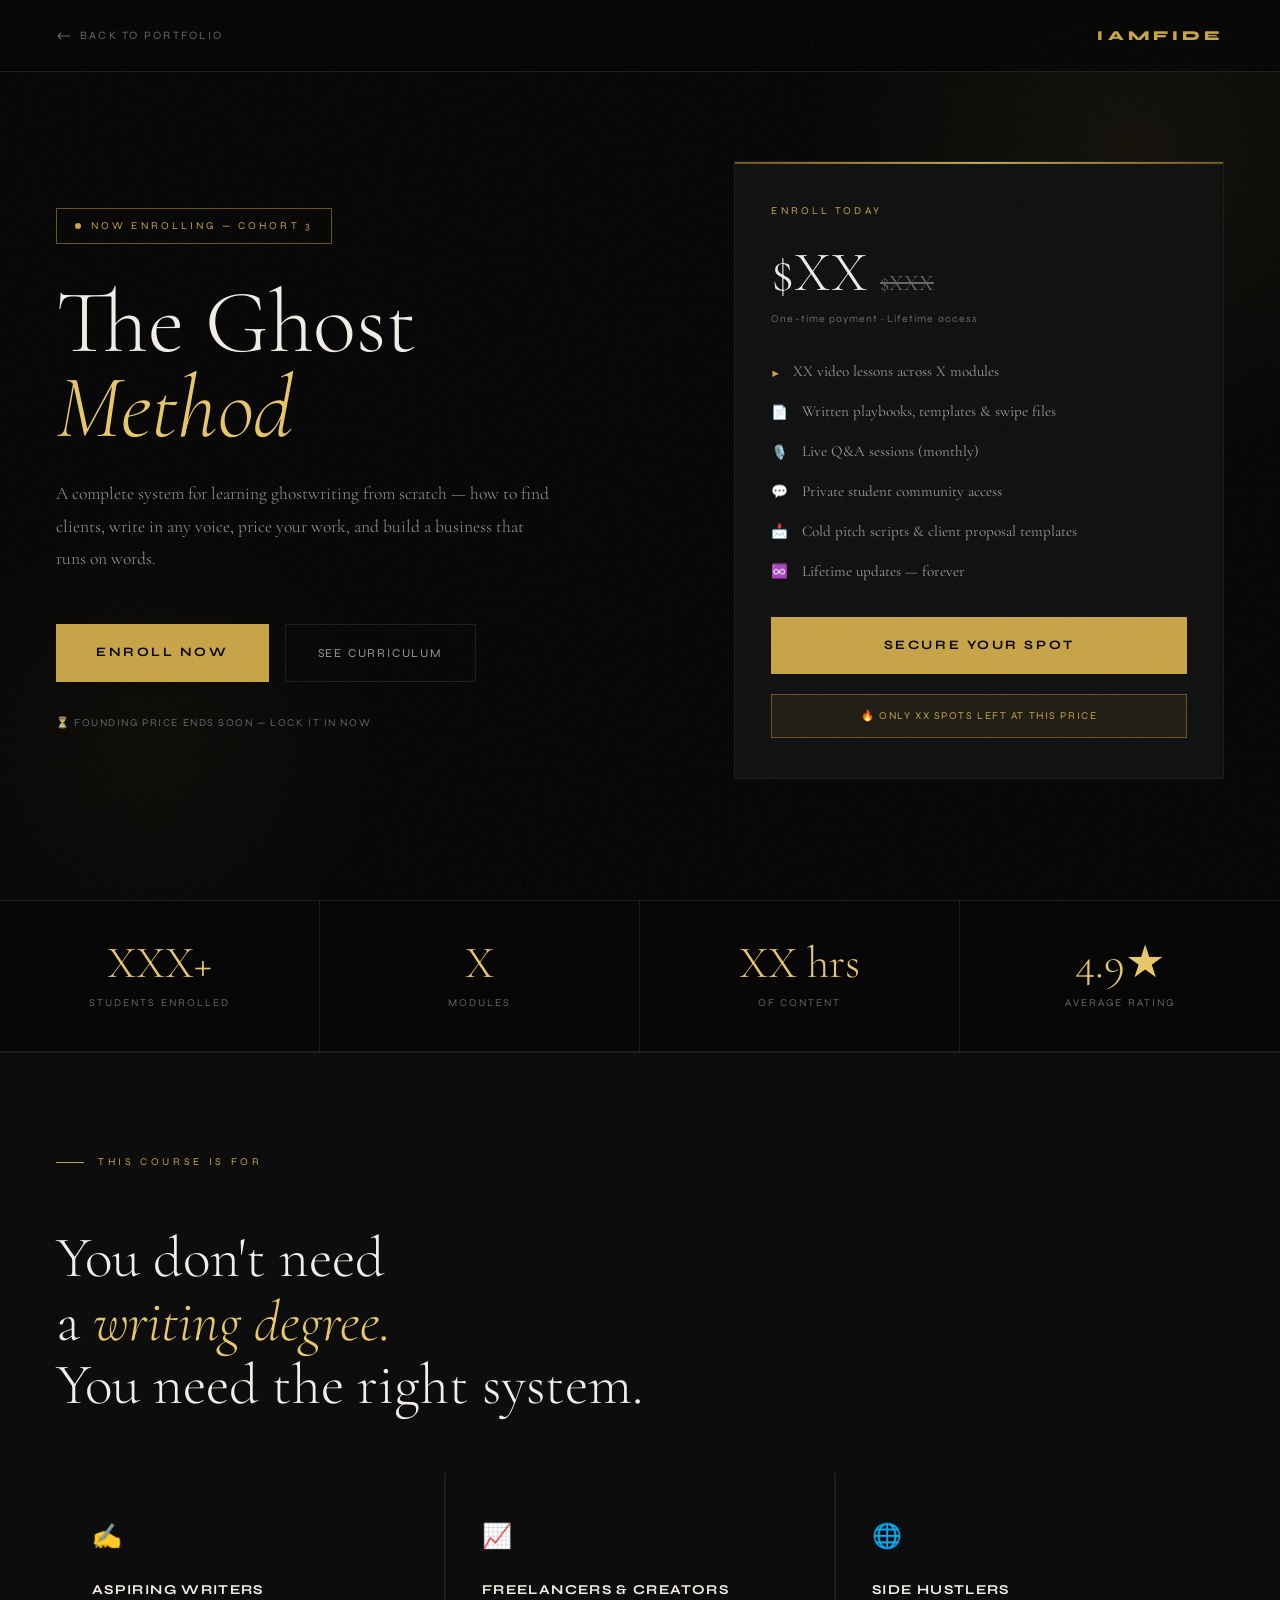
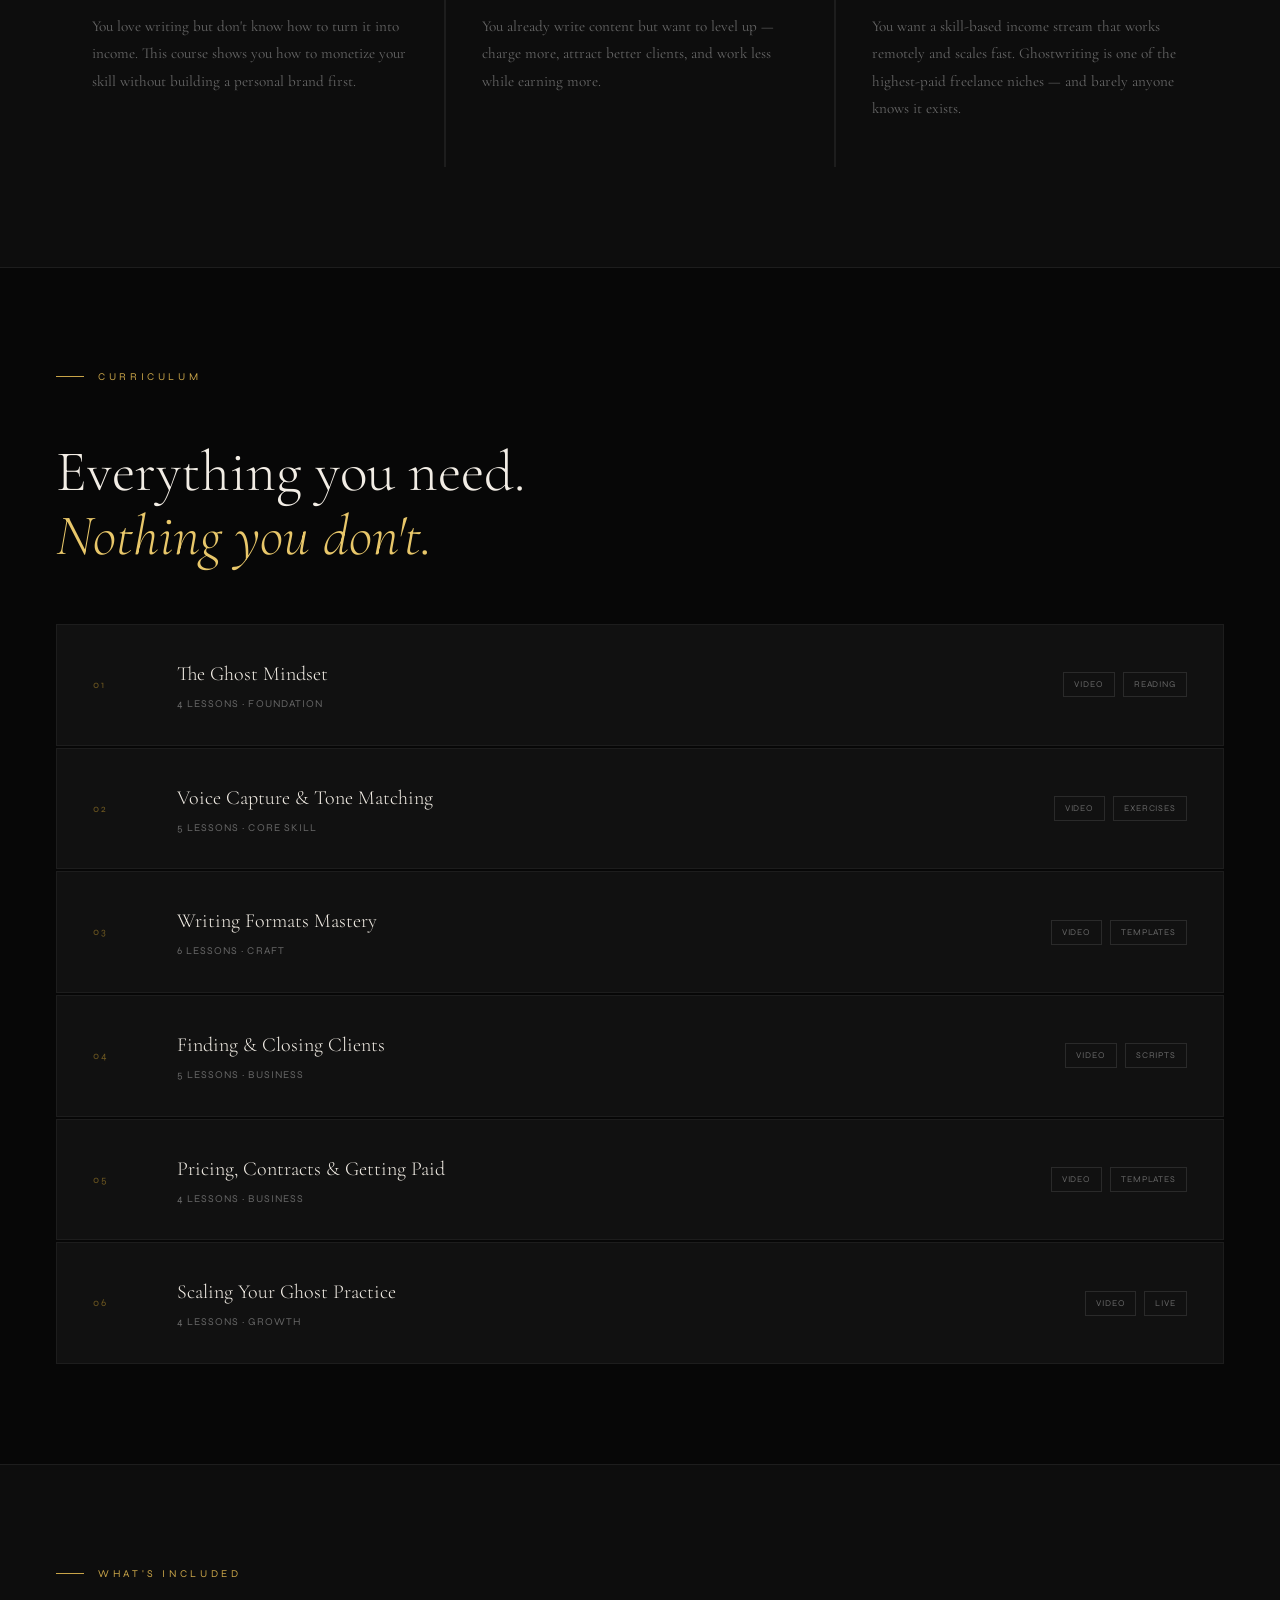
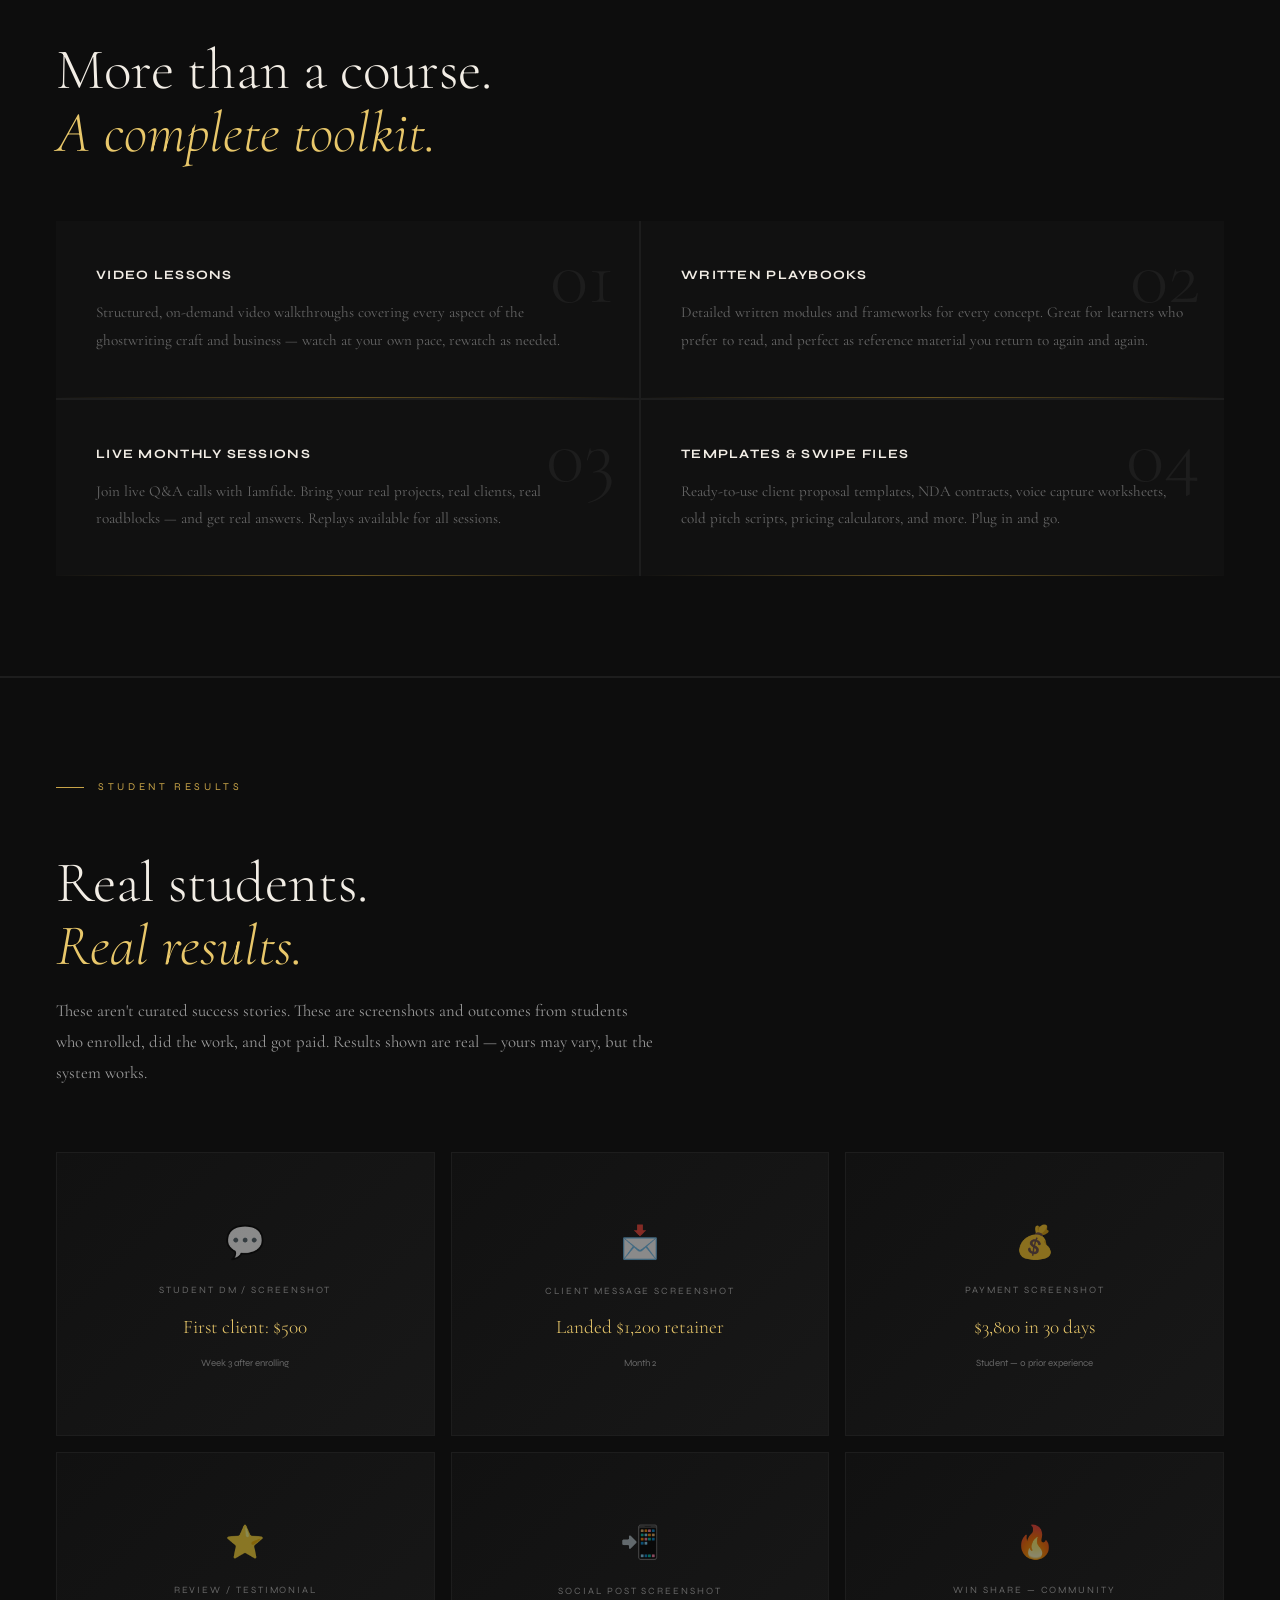
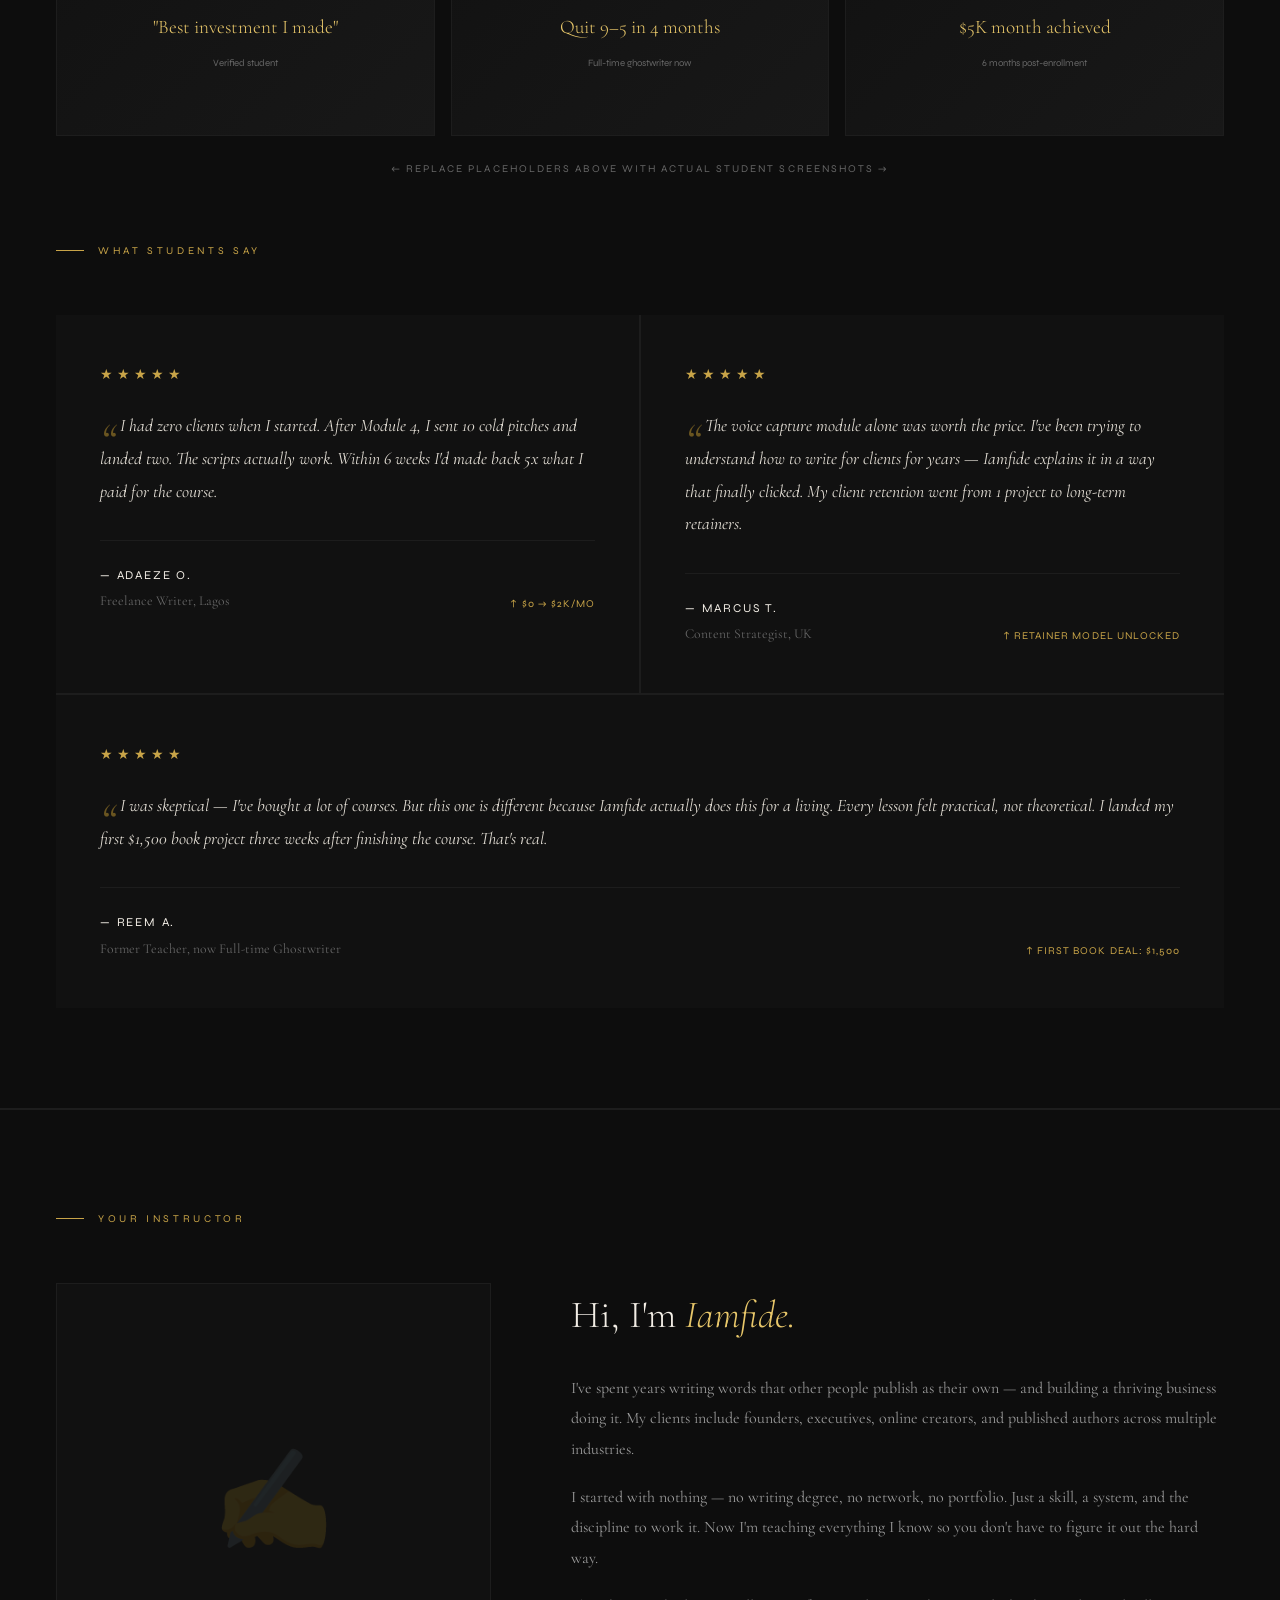
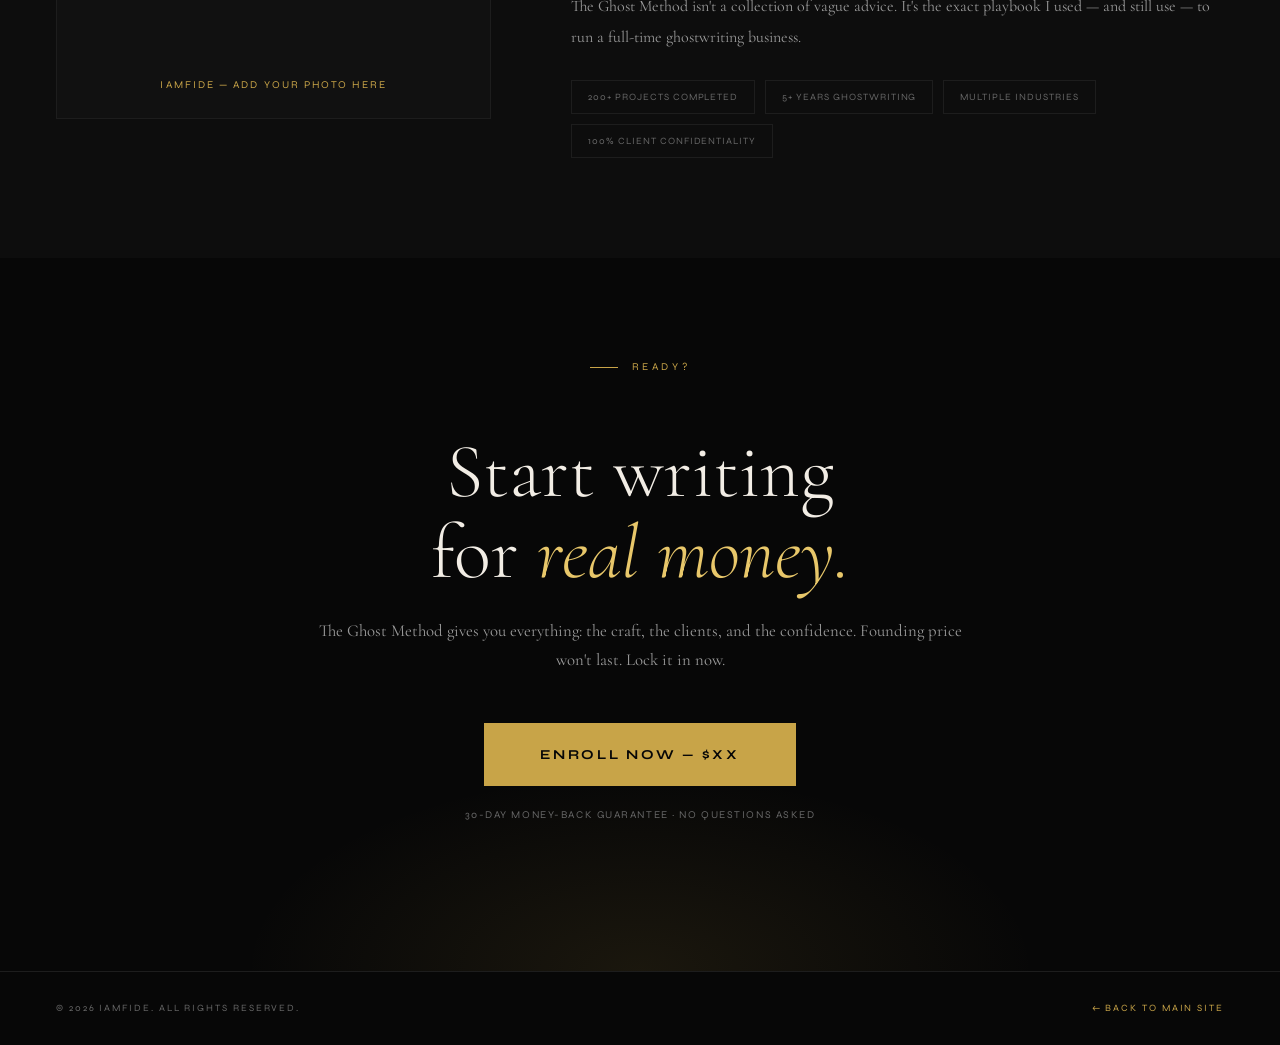
==== iamfide-course.html @ 2728f6f0 "Add files via upload" ====
<!DOCTYPE html>
<html lang="en">
<head>
<meta charset="UTF-8"/>
<meta name="viewport" content="width=device-width, initial-scale=1.0"/>
<title>The Ghost Method — Iamfide</title>
<link href="https://fonts.googleapis.com/css2?family=Cormorant+Garamond:ital,wght@0,300;0,400;0,600;1,300;1,400&family=Syne:wght@400;600;700;800&display=swap" rel="stylesheet"/>
<link rel="stylesheet" href="css/course.css">
</head>
<body>

<!-- Nav -->
<nav>
  <a href="iamfide-portfolio .html" class="nav-back">
    <svg width="14" height="8" viewBox="0 0 14 8" fill="none"><path d="M14 4H2M5 1L2 4l3 3" stroke="currentColor" stroke-width="1.2"/></svg>
    Back to Portfolio
  </a>
  <a href="iamfide-portfolio .html" class="nav-logo">Iamfide</a>
</nav>

<!-- Hero -->
<section class="hero">
  <div class="hero-glow"></div>
  <div class="hero-glow-2"></div>
  <div class="hero-inner">
    <div class="hero-left">
      <div class="hero-badge">
        <div class="hero-badge-dot"></div>
        <span>Now Enrolling — Cohort 3</span>
      </div>
      <h1 class="hero-title">
        The Ghost<br><em>Method</em>
      </h1>
      <p class="hero-desc">
        A complete system for learning ghostwriting from scratch — how to find clients, write in any voice, price your work, and build a business that runs on words.
      </p>
      <div class="hero-actions">
        <a href="#enroll" class="btn-enroll">Enroll Now</a>
        <a href="#curriculum" class="btn-peek">See Curriculum</a>
        <p class="hero-price-note">⏳ Founding price ends soon — lock it in now</p>
      </div>
    </div>
    <div class="hero-right">
      <div class="course-card">
        <div class="course-card-label">Enroll Today</div>
        <div class="price-display">
          <span class="price-amount">$XX</span>
          <span class="price-strike">$XXX</span>
        </div>
        <p class="price-note">One-time payment · Lifetime access</p>
        <div class="course-includes">
          <div class="include-item"><span class="include-icon">▶</span> XX video lessons across X modules</div>
          <div class="include-item"><span class="include-icon">📄</span> Written playbooks, templates & swipe files</div>
          <div class="include-item"><span class="include-icon">🎙️</span> Live Q&A sessions (monthly)</div>
          <div class="include-item"><span class="include-icon">💬</span> Private student community access</div>
          <div class="include-item"><span class="include-icon">📩</span> Cold pitch scripts & client proposal templates</div>
          <div class="include-item"><span class="include-icon">♾️</span> Lifetime updates — forever</div>
        </div>
        <a href="#enroll" class="btn-enroll" style="width:100%;text-align:center;display:block;">Secure Your Spot</a>
        <div class="spots-left">🔥 Only XX spots left at this price</div>
      </div>
    </div>
  </div>
</section>

<!-- Stats bar -->
<div class="stats-bar">
  <div class="stat-block reveal">
    <div class="stat-n">XXX+</div>
    <div class="stat-l">Students Enrolled</div>
  </div>
  <div class="stat-block reveal reveal-d1">
    <div class="stat-n">X</div>
    <div class="stat-l">Modules</div>
  </div>
  <div class="stat-block reveal reveal-d2">
    <div class="stat-n">XX hrs</div>
    <div class="stat-l">Of Content</div>
  </div>
  <div class="stat-block reveal reveal-d3">
    <div class="stat-n">4.9★</div>
    <div class="stat-l">Average Rating</div>
  </div>
</div>

<!-- For Whom -->
<section class="for-whom">
  <div class="section-tag reveal">This course is for</div>
  <h2 class="section-h reveal">You don't need<br>a <em>writing degree.</em><br>You need the right system.</h2>
  <div class="whom-grid">
    <div class="whom-card reveal">
      <div class="whom-icon">✍️</div>
      <div class="whom-title">Aspiring Writers</div>
      <div class="whom-desc">You love writing but don't know how to turn it into income. This course shows you how to monetize your skill without building a personal brand first.</div>
    </div>
    <div class="whom-card reveal reveal-d1">
      <div class="whom-icon">📈</div>
      <div class="whom-title">Freelancers & Creators</div>
      <div class="whom-desc">You already write content but want to level up — charge more, attract better clients, and work less while earning more.</div>
    </div>
    <div class="whom-card reveal reveal-d2">
      <div class="whom-icon">🌐</div>
      <div class="whom-title">Side Hustlers</div>
      <div class="whom-desc">You want a skill-based income stream that works remotely and scales fast. Ghostwriting is one of the highest-paid freelance niches — and barely anyone knows it exists.</div>
    </div>
  </div>
</section>

<!-- Curriculum -->
<section id="curriculum">
  <div class="section-tag reveal">Curriculum</div>
  <h2 class="section-h reveal">Everything you need.<br><em>Nothing you don't.</em></h2>
  <div class="curriculum-list reveal">

    <div class="module" onclick="this.classList.toggle('open')">
      <div class="module-num">01</div>
      <div class="module-info">
        <div class="module-title">The Ghost Mindset</div>
        <div class="module-lessons">4 lessons · Foundation</div>
      </div>
      <div class="module-format">
        <span class="format-badge">Video</span>
        <span class="format-badge">Reading</span>
      </div>
      <div class="module-content">
        <ul>
          <li>What ghostwriting actually is (and what it isn't)</li>
          <li>Why discretion is your #1 competitive advantage</li>
          <li>The psychology of writing in someone else's voice</li>
          <li>Setting up your ghostwriting business from day one</li>
        </ul>
      </div>
    </div>

    <div class="module" onclick="this.classList.toggle('open')">
      <div class="module-num">02</div>
      <div class="module-info">
        <div class="module-title">Voice Capture & Tone Matching</div>
        <div class="module-lessons">5 lessons · Core Skill</div>
      </div>
      <div class="module-format">
        <span class="format-badge">Video</span>
        <span class="format-badge">Exercises</span>
      </div>
      <div class="module-content">
        <ul>
          <li>How to extract a client's authentic voice from a single conversation</li>
          <li>Building a voice document (with template)</li>
          <li>Writing for founders, executives, and public figures</li>
          <li>Tone matching across formats — books vs threads vs speeches</li>
          <li>When the client doesn't know their own voice</li>
        </ul>
      </div>
    </div>

    <div class="module" onclick="this.classList.toggle('open')">
      <div class="module-num">03</div>
      <div class="module-info">
        <div class="module-title">Writing Formats Mastery</div>
        <div class="module-lessons">6 lessons · Craft</div>
      </div>
      <div class="module-format">
        <span class="format-badge">Video</span>
        <span class="format-badge">Templates</span>
      </div>
      <div class="module-content">
        <ul>
          <li>Articles, blogs & newsletters that build authority</li>
          <li>Social media writing that drives engagement</li>
          <li>Books & long-form manuscripts — structuring 50,000+ words</li>
          <li>Speech & script writing for video/audio</li>
          <li>Email sequences and sales copy</li>
          <li>The differences in process between each format</li>
        </ul>
      </div>
    </div>

    <div class="module" onclick="this.classList.toggle('open')">
      <div class="module-num">04</div>
      <div class="module-info">
        <div class="module-title">Finding & Closing Clients</div>
        <div class="module-lessons">5 lessons · Business</div>
      </div>
      <div class="module-format">
        <span class="format-badge">Video</span>
        <span class="format-badge">Scripts</span>
      </div>
      <div class="module-content">
        <ul>
          <li>Where ghostwriting clients are hiding (and how to reach them)</li>
          <li>Cold outreach scripts that actually work</li>
          <li>Discovery call framework — ask the right questions</li>
          <li>How to present your work without a public portfolio</li>
          <li>Handling objections, ghosting, and "let me think about it"</li>
        </ul>
      </div>
    </div>

    <div class="module" onclick="this.classList.toggle('open')">
      <div class="module-num">05</div>
      <div class="module-info">
        <div class="module-title">Pricing, Contracts & Getting Paid</div>
        <div class="module-lessons">4 lessons · Business</div>
      </div>
      <div class="module-format">
        <span class="format-badge">Video</span>
        <span class="format-badge">Templates</span>
      </div>
      <div class="module-content">
        <ul>
          <li>How to price your work (without undercharging)</li>
          <li>Retainer model vs per-project pricing</li>
          <li>NDAs and ghostwriting contracts (template included)</li>
          <li>Getting paid on time, every time</li>
        </ul>
      </div>
    </div>

    <div class="module" onclick="this.classList.toggle('open')">
      <div class="module-num">06</div>
      <div class="module-info">
        <div class="module-title">Scaling Your Ghost Practice</div>
        <div class="module-lessons">4 lessons · Growth</div>
      </div>
      <div class="module-format">
        <span class="format-badge">Video</span>
        <span class="format-badge">Live</span>
      </div>
      <div class="module-content">
        <ul>
          <li>From one client to a full roster — the referral flywheel</li>
          <li>Raising your rates without losing clients</li>
          <li>Building systems so you're never scrambling</li>
          <li>The $5K/month ghostwriting roadmap</li>
        </ul>
      </div>
    </div>

  </div>
</section>

<!-- What you get -->
<section style="background:var(--dark); border-top:1px solid var(--border); border-bottom:1px solid var(--border);">
  <div class="section-tag reveal">What's Included</div>
  <h2 class="section-h reveal">More than a course.<br><em>A complete toolkit.</em></h2>
  <div class="get-grid">
    <div class="get-card reveal">
      <div class="get-num">01</div>
      <div class="get-title">Video Lessons</div>
      <div class="get-desc">Structured, on-demand video walkthroughs covering every aspect of the ghostwriting craft and business — watch at your own pace, rewatch as needed.</div>
    </div>
    <div class="get-card reveal reveal-d1">
      <div class="get-num">02</div>
      <div class="get-title">Written Playbooks</div>
      <div class="get-desc">Detailed written modules and frameworks for every concept. Great for learners who prefer to read, and perfect as reference material you return to again and again.</div>
    </div>
    <div class="get-card reveal">
      <div class="get-num">03</div>
      <div class="get-title">Live Monthly Sessions</div>
      <div class="get-desc">Join live Q&A calls with Iamfide. Bring your real projects, real clients, real roadblocks — and get real answers. Replays available for all sessions.</div>
    </div>
    <div class="get-card reveal reveal-d1">
      <div class="get-num">04</div>
      <div class="get-title">Templates & Swipe Files</div>
      <div class="get-desc">Ready-to-use client proposal templates, NDA contracts, voice capture worksheets, cold pitch scripts, pricing calculators, and more. Plug in and go.</div>
    </div>
  </div>
</section>

<!-- Proof / Student Results -->
<section class="proof" id="proof">
  <div class="section-tag reveal">Student Results</div>
  <div class="proof-intro reveal">
    <h2 class="section-h">Real students.<br><em>Real results.</em></h2>
    <p>These aren't curated success stories. These are screenshots and outcomes from students who enrolled, did the work, and got paid. Results shown are real — yours may vary, but the system works.</p>
  </div>

  <div class="screenshots-grid">
    <!-- Placeholder screenshot cards — replace with actual images -->
    <div class="screenshot reveal">
      <div class="screenshot-placeholder">
        <div class="screenshot-icon">💬</div>
        <div class="screenshot-label">Student DM / Screenshot</div>
        <div class="screenshot-result">First client: $500</div>
        <div class="screenshot-sub">Week 3 after enrolling</div>
      </div>
    </div>
    <div class="screenshot reveal reveal-d1">
      <div class="screenshot-placeholder">
        <div class="screenshot-icon">📩</div>
        <div class="screenshot-label">Client Message Screenshot</div>
        <div class="screenshot-result">Landed $1,200 retainer</div>
        <div class="screenshot-sub">Month 2</div>
      </div>
    </div>
    <div class="screenshot reveal reveal-d2">
      <div class="screenshot-placeholder">
        <div class="screenshot-icon">💰</div>
        <div class="screenshot-label">Payment Screenshot</div>
        <div class="screenshot-result">$3,800 in 30 days</div>
        <div class="screenshot-sub">Student — 0 prior experience</div>
      </div>
    </div>
    <div class="screenshot reveal">
      <div class="screenshot-placeholder">
        <div class="screenshot-icon">⭐</div>
        <div class="screenshot-label">Review / Testimonial</div>
        <div class="screenshot-result">"Best investment I made"</div>
        <div class="screenshot-sub">Verified student</div>
      </div>
    </div>
    <div class="screenshot reveal reveal-d1">
      <div class="screenshot-placeholder">
        <div class="screenshot-icon">📲</div>
        <div class="screenshot-label">Social Post Screenshot</div>
        <div class="screenshot-result">Quit 9–5 in 4 months</div>
        <div class="screenshot-sub">Full-time ghostwriter now</div>
      </div>
    </div>
    <div class="screenshot reveal reveal-d2">
      <div class="screenshot-placeholder">
        <div class="screenshot-icon">🔥</div>
        <div class="screenshot-label">Win Share — Community</div>
        <div class="screenshot-result">$5K month achieved</div>
        <div class="screenshot-sub">6 months post-enrollment</div>
      </div>
    </div>
  </div>

  <p class="proof-note reveal">← Replace placeholders above with actual student screenshots →</p>

  <!-- Testimonials -->
  <div class="section-tag reveal" style="margin-top:0;">What Students Say</div>
  <div class="testi-grid">
    <div class="testi reveal">
      <div class="testi-stars">★★★★★</div>
      <p class="testi-quote">I had zero clients when I started. After Module 4, I sent 10 cold pitches and landed two. The scripts actually work. Within 6 weeks I'd made back 5x what I paid for the course.</p>
      <div class="testi-meta">
        <div>
          <div class="testi-name">— Adaeze O.</div>
          <div class="testi-role">Freelance Writer, Lagos</div>
        </div>
        <div class="testi-outcome">↑ $0 → $2K/mo</div>
      </div>
    </div>
    <div class="testi reveal reveal-d1">
      <div class="testi-stars">★★★★★</div>
      <p class="testi-quote">The voice capture module alone was worth the price. I've been trying to understand how to write for clients for years — Iamfide explains it in a way that finally clicked. My client retention went from 1 project to long-term retainers.</p>
      <div class="testi-meta">
        <div>
          <div class="testi-name">— Marcus T.</div>
          <div class="testi-role">Content Strategist, UK</div>
        </div>
        <div class="testi-outcome">↑ Retainer model unlocked</div>
      </div>
    </div>
    <div class="testi testi-wide reveal">
      <div class="testi-stars">★★★★★</div>
      <p class="testi-quote">I was skeptical — I've bought a lot of courses. But this one is different because Iamfide actually does this for a living. Every lesson felt practical, not theoretical. I landed my first $1,500 book project three weeks after finishing the course. That's real.</p>
      <div class="testi-meta">
        <div>
          <div class="testi-name">— Reem A.</div>
          <div class="testi-role">Former Teacher, now Full-time Ghostwriter</div>
        </div>
        <div class="testi-outcome">↑ First book deal: $1,500</div>
      </div>
    </div>
  </div>
</section>

<!-- Instructor -->
<section class="instructor">
  <div class="section-tag reveal">Your Instructor</div>
  <div class="instructor-inner">
    <div class="instructor-avatar reveal">
      <div class="avatar-placeholder">✍</div>
      <div class="avatar-label">Iamfide — Add your photo here</div>
    </div>
    <div class="instructor-bio reveal reveal-d1">
      <h3>Hi, I'm <em>Iamfide.</em></h3>
      <p>I've spent years writing words that other people publish as their own — and building a thriving business doing it. My clients include founders, executives, online creators, and published authors across multiple industries.</p>
      <p>I started with nothing — no writing degree, no network, no portfolio. Just a skill, a system, and the discipline to work it. Now I'm teaching everything I know so you don't have to figure it out the hard way.</p>
      <p>The Ghost Method isn't a collection of vague advice. It's the exact playbook I used — and still use — to run a full-time ghostwriting business.</p>
      <div class="instructor-creds">
        <span class="cred">200+ Projects Completed</span>
        <span class="cred">5+ Years Ghostwriting</span>
        <span class="cred">Multiple Industries</span>
        <span class="cred">100% Client Confidentiality</span>
      </div>
    </div>
  </div>
</section>

<!-- Final CTA -->
<section class="final-cta" id="enroll">
  <div class="final-cta-glow"></div>
  <div class="final-cta-inner reveal">
    <div class="section-tag" style="justify-content:center;">Ready?</div>
    <h2>Start writing<br>for <em>real money.</em></h2>
    <p>The Ghost Method gives you everything: the craft, the clients, and the confidence. Founding price won't last. Lock it in now.</p>
    <a href="#" class="btn-enroll">Enroll Now — $XX</a>
    <p style="margin-top:20px; font-family:'Syne',sans-serif; font-size:0.65rem; letter-spacing:0.15em; text-transform:uppercase; color:var(--smoke);">30-day money-back guarantee · No questions asked</p>
  </div>
</section>

<footer>
  <p>&copy; 2026 Iamfide. All rights reserved.</p>
  <p><a href="iamfide-portfolio (2).html">← Back to main site</a></p>
</footer>

<script src="js/course.js"></script>
</body>
</html>
---- css/course.css ----
*, *::before, *::after { margin: 0; padding: 0; box-sizing: border-box; }
  :root {
    --black: #070707;
    --dark: #0d0d0d;
    --card: #111;
    --border: #1d1d1d;
    --muted: #2a2a2a;
    --smoke: #666;
    --pale: #999;
    --cream: #e2ddd4;
    --white: #f2ede5;
    --gold: #c8a448;
    --gold-light: #e8c76a;
    --gold-dim: #6a5520;
  }

  html { scroll-behavior: smooth; }
  body { background: var(--black); color: var(--cream); font-family: 'Cormorant Garamond', serif; font-size: 18px; line-height: 1.7; overflow-x: hidden; }

  /* Noise */
  body::after { content: ''; position: fixed; inset: 0; background-image: url("data:image/svg+xml,%3Csvg viewBox='0 0 256 256' xmlns='http://www.w3.org/2000/svg'%3E%3Cfilter id='n'%3E%3CfeTurbulence type='fractalNoise' baseFrequency='0.9' numOctaves='4'/%3E%3C/filter%3E%3Crect width='100%25' height='100%25' filter='url(%23n)'/%3E%3C/svg%3E"); opacity: 0.025; pointer-events: none; z-index: 9000; }

  /* Nav */
  nav { position: fixed; top: 0; left: 0; right: 0; z-index: 100; padding: 24px 56px; display: flex; justify-content: space-between; align-items: center; background: rgba(7,7,7,0.92); border-bottom: 1px solid var(--border); backdrop-filter: blur(16px); }
  .nav-logo { font-family: 'Syne', sans-serif; font-size: 0.85rem; font-weight: 800; letter-spacing: 0.3em; text-transform: uppercase; color: var(--gold); text-decoration: none; }
  .nav-back { font-family: 'Syne', sans-serif; font-size: 0.7rem; letter-spacing: 0.2em; text-transform: uppercase; color: var(--smoke); text-decoration: none; display: flex; align-items: center; gap: 10px; transition: color 0.3s; }
  .nav-back:hover { color: var(--gold); }
  .nav-back svg { transition: transform 0.3s; }
  .nav-back:hover svg { transform: translateX(-4px); }

  /* Hero */
  .hero { min-height: 100vh; display: flex; align-items: center; padding: 120px 56px 80px; position: relative; overflow: hidden; }
  .hero-glow { position: absolute; top: -200px; right: -200px; width: 700px; height: 700px; background: radial-gradient(circle, rgba(200,164,72,0.07) 0%, transparent 65%); pointer-events: none; }
  .hero-glow-2 { position: absolute; bottom: -100px; left: -100px; width: 500px; height: 500px; background: radial-gradient(circle, rgba(200,164,72,0.04) 0%, transparent 65%); pointer-events: none; }
  .hero-inner { display: grid; grid-template-columns: 1.1fr 0.9fr; gap: 80px; align-items: center; max-width: 1200px; width: 100%; position: relative; z-index: 1; }
  .hero-left { }
  .hero-badge { display: inline-flex; align-items: center; gap: 10px; border: 1px solid var(--gold-dim); padding: 8px 18px; margin-bottom: 36px; opacity: 0; animation: fadeUp 0.8s 0.2s forwards; }
  .hero-badge span { font-family: 'Syne', sans-serif; font-size: 0.65rem; letter-spacing: 0.3em; text-transform: uppercase; color: var(--gold); }
  .hero-badge-dot { width: 6px; height: 6px; background: var(--gold); border-radius: 50%; animation: pulse 2s infinite; }
  @keyframes pulse { 0%,100%{opacity:1;} 50%{opacity:0.3;} }
  .hero-title { font-size: clamp(3rem, 7vw, 6.5rem); font-weight: 300; line-height: 0.95; color: var(--white); margin-bottom: 28px; opacity: 0; animation: fadeUp 0.9s 0.4s forwards; }
  .hero-title em { font-style: italic; color: var(--gold-light); display: block; }
  .hero-desc { font-size: 1.1rem; font-weight: 300; color: var(--pale); line-height: 1.85; max-width: 500px; margin-bottom: 48px; opacity: 0; animation: fadeUp 0.9s 0.6s forwards; }
  .hero-actions { display: flex; flex-wrap: wrap; gap: 16px; align-items: center; opacity: 0; animation: fadeUp 0.9s 0.8s forwards; }
  .btn-enroll { font-family: 'Syne', sans-serif; font-size: 0.8rem; letter-spacing: 0.2em; text-transform: uppercase; background: var(--gold); color: var(--black); padding: 18px 40px; text-decoration: none; font-weight: 700; transition: background 0.3s, transform 0.2s; display: inline-block; }
  .btn-enroll:hover { background: var(--gold-light); transform: translateY(-2px); }
  .btn-peek { font-family: 'Syne', sans-serif; font-size: 0.75rem; letter-spacing: 0.15em; text-transform: uppercase; color: var(--pale); border: 1px solid var(--border); padding: 18px 32px; text-decoration: none; transition: border-color 0.3s, color 0.3s; }
  .btn-peek:hover { border-color: var(--gold-dim); color: var(--gold); }
  .hero-price-note { font-family: 'Syne', sans-serif; font-size: 0.65rem; letter-spacing: 0.15em; text-transform: uppercase; color: var(--smoke); margin-top: 16px; width: 100%; }
  .hero-right { opacity: 0; animation: fadeUp 0.9s 1s forwards; }
  .course-card { background: var(--card); border: 1px solid var(--border); padding: 40px 36px; position: relative; }
  .course-card::before { content: ''; position: absolute; top: 0; left: 0; right: 0; height: 2px; background: linear-gradient(to right, var(--gold-dim), var(--gold), var(--gold-dim)); }
  .course-card-label { font-family: 'Syne', sans-serif; font-size: 0.65rem; letter-spacing: 0.3em; text-transform: uppercase; color: var(--gold); margin-bottom: 24px; }
  .price-display { display: flex; align-items: baseline; gap: 12px; margin-bottom: 8px; }
  .price-amount { font-size: 3.5rem; font-weight: 300; color: var(--white); line-height: 1; }
  .price-strike { font-size: 1.4rem; color: var(--smoke); text-decoration: line-through; }
  .price-note { font-family: 'Syne', sans-serif; font-size: 0.65rem; letter-spacing: 0.1em; color: var(--smoke); margin-bottom: 32px; }
  .course-includes { display: flex; flex-direction: column; gap: 14px; margin-bottom: 32px; }
  .include-item { display: flex; align-items: center; gap: 14px; font-size: 0.95rem; color: var(--pale); }
  .include-icon { color: var(--gold); font-size: 0.85rem; flex-shrink: 0; }
  .spots-left { background: rgba(200,164,72,0.08); border: 1px solid var(--gold-dim); padding: 12px 16px; font-family: 'Syne', sans-serif; font-size: 0.65rem; letter-spacing: 0.15em; text-transform: uppercase; color: var(--gold); text-align: center; margin-top: 20px; }

  /* Quick stats bar */
  .stats-bar { display: grid; grid-template-columns: repeat(4, 1fr); border-top: 1px solid var(--border); border-bottom: 1px solid var(--border); }
  .stat-block { padding: 40px 32px; border-right: 1px solid var(--border); text-align: center; }
  .stat-block:last-child { border-right: none; }
  .stat-n { font-size: 2.8rem; font-weight: 300; color: var(--gold-light); line-height: 1; margin-bottom: 8px; }
  .stat-l { font-family: 'Syne', sans-serif; font-size: 0.65rem; letter-spacing: 0.2em; text-transform: uppercase; color: var(--smoke); }

  /* Sections */
  section { padding: 100px 56px; }
  .section-tag { font-family: 'Syne', sans-serif; font-size: 0.65rem; letter-spacing: 0.35em; text-transform: uppercase; color: var(--gold); display: flex; align-items: center; gap: 14px; margin-bottom: 56px; }
  .section-tag::before { content: ''; width: 28px; height: 1px; background: var(--gold); display: block; }
  h2.section-h { font-size: clamp(2.2rem, 4.5vw, 3.8rem); font-weight: 300; line-height: 1.1; color: var(--white); }
  h2.section-h em { font-style: italic; color: var(--gold-light); }

  /* For whom */
  .for-whom { background: var(--dark); border-top: 1px solid var(--border); border-bottom: 1px solid var(--border); }
  .whom-grid { display: grid; grid-template-columns: repeat(3, 1fr); gap: 2px; background: var(--border); margin-top: 56px; }
  .whom-card { background: var(--dark); padding: 44px 36px; }
  .whom-icon { font-size: 1.5rem; margin-bottom: 20px; }
  .whom-title { font-family: 'Syne', sans-serif; font-size: 0.85rem; font-weight: 700; letter-spacing: 0.1em; text-transform: uppercase; color: var(--white); margin-bottom: 12px; }
  .whom-desc { font-size: 0.95rem; color: var(--smoke); line-height: 1.8; }

  /* Curriculum */
  .curriculum-list { margin-top: 56px; display: flex; flex-direction: column; gap: 2px; }
  .module { background: var(--card); border: 1px solid var(--border); display: grid; grid-template-columns: 60px 1fr auto; gap: 24px; align-items: center; padding: 32px 36px; cursor: pointer; transition: background 0.3s; }
  .module:hover { background: #161616; }
  .module-num { font-family: 'Syne', sans-serif; font-size: 0.65rem; letter-spacing: 0.2em; color: var(--gold-dim); }
  .module-info { }
  .module-title { font-size: 1.25rem; font-weight: 300; color: var(--white); margin-bottom: 4px; }
  .module-lessons { font-family: 'Syne', sans-serif; font-size: 0.65rem; letter-spacing: 0.1em; text-transform: uppercase; color: var(--smoke); }
  .module-format { display: flex; gap: 8px; }
  .format-badge { font-family: 'Syne', sans-serif; font-size: 0.55rem; letter-spacing: 0.1em; text-transform: uppercase; border: 1px solid var(--muted); color: var(--smoke); padding: 4px 10px; }
  .module-content { display: none; grid-column: 1 / -1; padding: 0 0 8px 84px; }
  .module.open .module-content { display: block; }
  .module-content ul { list-style: none; display: flex; flex-direction: column; gap: 10px; }
  .module-content li { font-size: 0.95rem; color: var(--pale); padding-left: 20px; position: relative; }
  .module-content li::before { content: '—'; position: absolute; left: 0; color: var(--gold-dim); }

  /* What you get */
  .get-grid { display: grid; grid-template-columns: repeat(2, 1fr); gap: 2px; background: var(--border); margin-top: 56px; }
  .get-card { background: var(--card); padding: 44px 40px; position: relative; overflow: hidden; }
  .get-card::after { content: ''; position: absolute; bottom: 0; left: 0; right: 0; height: 1px; background: linear-gradient(to right, transparent, var(--gold-dim), transparent); }
  .get-num { font-family: 'Cormorant Garamond', serif; font-size: 5rem; font-weight: 300; color: var(--border); line-height: 1; position: absolute; top: 16px; right: 24px; }
  .get-title { font-family: 'Syne', sans-serif; font-size: 0.8rem; font-weight: 700; letter-spacing: 0.1em; text-transform: uppercase; color: var(--white); margin-bottom: 12px; }
  .get-desc { font-size: 0.95rem; color: var(--smoke); line-height: 1.8; }

  /* Proof / screenshots */
  .proof { background: var(--dark); border-top: 1px solid var(--border); border-bottom: 1px solid var(--border); }
  .proof-intro { max-width: 600px; margin-bottom: 64px; }
  .proof-intro p { font-size: 1.05rem; color: var(--pale); line-height: 1.85; margin-top: 16px; }
  .screenshots-grid { display: grid; grid-template-columns: repeat(3, 1fr); gap: 16px; margin-bottom: 64px; }
  .screenshot { background: var(--card); border: 1px solid var(--border); overflow: hidden; position: relative; aspect-ratio: 4/3; display: flex; align-items: center; justify-content: center; flex-direction: column; gap: 12px; transition: border-color 0.3s; }
  .screenshot:hover { border-color: var(--gold-dim); }
  .screenshot-placeholder { width: 100%; height: 100%; background: linear-gradient(135deg, #111 0%, #181818 100%); display: flex; flex-direction: column; align-items: center; justify-content: center; gap: 12px; padding: 24px; text-align: center; }
  .screenshot-icon { font-size: 2rem; opacity: 0.5; }
  .screenshot-label { font-family: 'Syne', sans-serif; font-size: 0.6rem; letter-spacing: 0.2em; text-transform: uppercase; color: var(--smoke); }
  .screenshot-result { font-size: 1.2rem; font-weight: 300; color: var(--gold-light); }
  .screenshot-sub { font-family: 'Syne', sans-serif; font-size: 0.6rem; color: var(--smoke); }
  .screenshot img { width: 100%; height: 100%; object-fit: cover; }
  .proof-note { text-align: center; font-family: 'Syne', sans-serif; font-size: 0.65rem; letter-spacing: 0.2em; text-transform: uppercase; color: var(--smoke); margin-top: -40px; margin-bottom: 64px; }

  /* Testimonials */
  .testi-grid { display: grid; grid-template-columns: 1fr 1fr; gap: 2px; background: var(--border); margin-top: 56px; }
  .testi { background: var(--card); padding: 48px 44px; position: relative; }
  .testi-stars { color: var(--gold); font-size: 0.85rem; letter-spacing: 4px; margin-bottom: 24px; }
  .testi-quote { font-size: 1.1rem; font-style: italic; color: var(--cream); line-height: 1.85; margin-bottom: 32px; }
  .testi-quote::before { content: '\201C'; color: var(--gold-dim); font-size: 3rem; line-height: 0; vertical-align: -0.5em; margin-right: 4px; }
  .testi-meta { border-top: 1px solid var(--border); padding-top: 24px; display: flex; justify-content: space-between; align-items: flex-end; }
  .testi-name { font-family: 'Syne', sans-serif; font-size: 0.75rem; letter-spacing: 0.15em; text-transform: uppercase; color: var(--white); }
  .testi-role { font-size: 0.85rem; color: var(--smoke); margin-top: 4px; }
  .testi-outcome { font-family: 'Syne', sans-serif; font-size: 0.65rem; text-transform: uppercase; letter-spacing: 0.1em; color: var(--gold); text-align: right; }
  .testi-wide { grid-column: 1 / -1; }

  /* Instructor */
  .instructor { background: var(--dark); border-top: 1px solid var(--border); }
  .instructor-inner { display: grid; grid-template-columns: 1fr 1.5fr; gap: 80px; align-items: start; margin-top: 56px; }
  .instructor-avatar { background: var(--card); border: 1px solid var(--border); aspect-ratio: 1; display: flex; align-items: center; justify-content: center; position: relative; overflow: hidden; }
  .avatar-placeholder { font-size: 6rem; opacity: 0.12; }
  .avatar-label { position: absolute; bottom: 24px; left: 0; right: 0; text-align: center; font-family: 'Syne', sans-serif; font-size: 0.65rem; letter-spacing: 0.2em; text-transform: uppercase; color: var(--gold); }
  .instructor-bio h3 { font-size: clamp(1.8rem, 3vw, 2.8rem); font-weight: 300; color: var(--white); margin-bottom: 24px; }
  .instructor-bio h3 em { font-style: italic; color: var(--gold-light); }
  .instructor-bio p { font-size: 1rem; color: var(--pale); line-height: 1.9; margin-bottom: 18px; }
  .instructor-creds { display: flex; flex-wrap: wrap; gap: 10px; margin-top: 28px; }
  .cred { font-family: 'Syne', sans-serif; font-size: 0.6rem; letter-spacing: 0.1em; text-transform: uppercase; border: 1px solid var(--border); color: var(--smoke); padding: 8px 16px; }

  /* Final CTA */
  .final-cta { text-align: center; position: relative; overflow: hidden; }
  .final-cta-glow { position: absolute; bottom: -200px; left: 50%; transform: translateX(-50%); width: 800px; height: 400px; background: radial-gradient(ellipse, rgba(200,164,72,0.1) 0%, transparent 70%); pointer-events: none; }
  .final-cta-inner { position: relative; z-index: 1; max-width: 680px; margin: 0 auto; }
  .final-cta h2 { font-size: clamp(2.5rem, 6vw, 5rem); font-weight: 300; color: var(--white); line-height: 1.05; margin-bottom: 24px; }
  .final-cta h2 em { font-style: italic; color: var(--gold-light); }
  .final-cta p { font-size: 1.05rem; color: var(--pale); margin-bottom: 48px; }
  .final-cta .btn-enroll { font-size: 0.85rem; padding: 20px 56px; }

  /* Footer */
  footer { padding: 28px 56px; border-top: 1px solid var(--border); display: flex; justify-content: space-between; align-items: center; }
  footer p { font-family: 'Syne', sans-serif; font-size: 0.6rem; letter-spacing: 0.2em; text-transform: uppercase; color: var(--smoke); }
  footer a { color: var(--gold); text-decoration: none; }

  /* Animations */
  @keyframes fadeUp { from { opacity: 0; transform: translateY(28px); } to { opacity: 1; transform: translateY(0); } }
  .reveal { opacity: 0; transform: translateY(36px); transition: opacity 0.8s ease, transform 0.8s ease; }
  .reveal.visible { opacity: 1; transform: translateY(0); }
  .reveal-d1 { transition-delay: 0.1s; }
  .reveal-d2 { transition-delay: 0.2s; }
  .reveal-d3 { transition-delay: 0.3s; }

  @media (max-width: 900px) {
    nav { padding: 20px 24px; }
    .hero { padding: 100px 24px 60px; }
    .hero-inner { grid-template-columns: 1fr; gap: 48px; }
    section { padding: 72px 24px; }
    .stats-bar { grid-template-columns: repeat(2, 1fr); }
    .whom-grid, .get-grid, .testi-grid { grid-template-columns: 1fr; }
    .screenshots-grid { grid-template-columns: repeat(2, 1fr); }
    .instructor-inner { grid-template-columns: 1fr; }
    .module { grid-template-columns: 50px 1fr; }
    .module-format { display: none; }
    footer { flex-direction: column; gap: 12px; text-align: center; }
  }
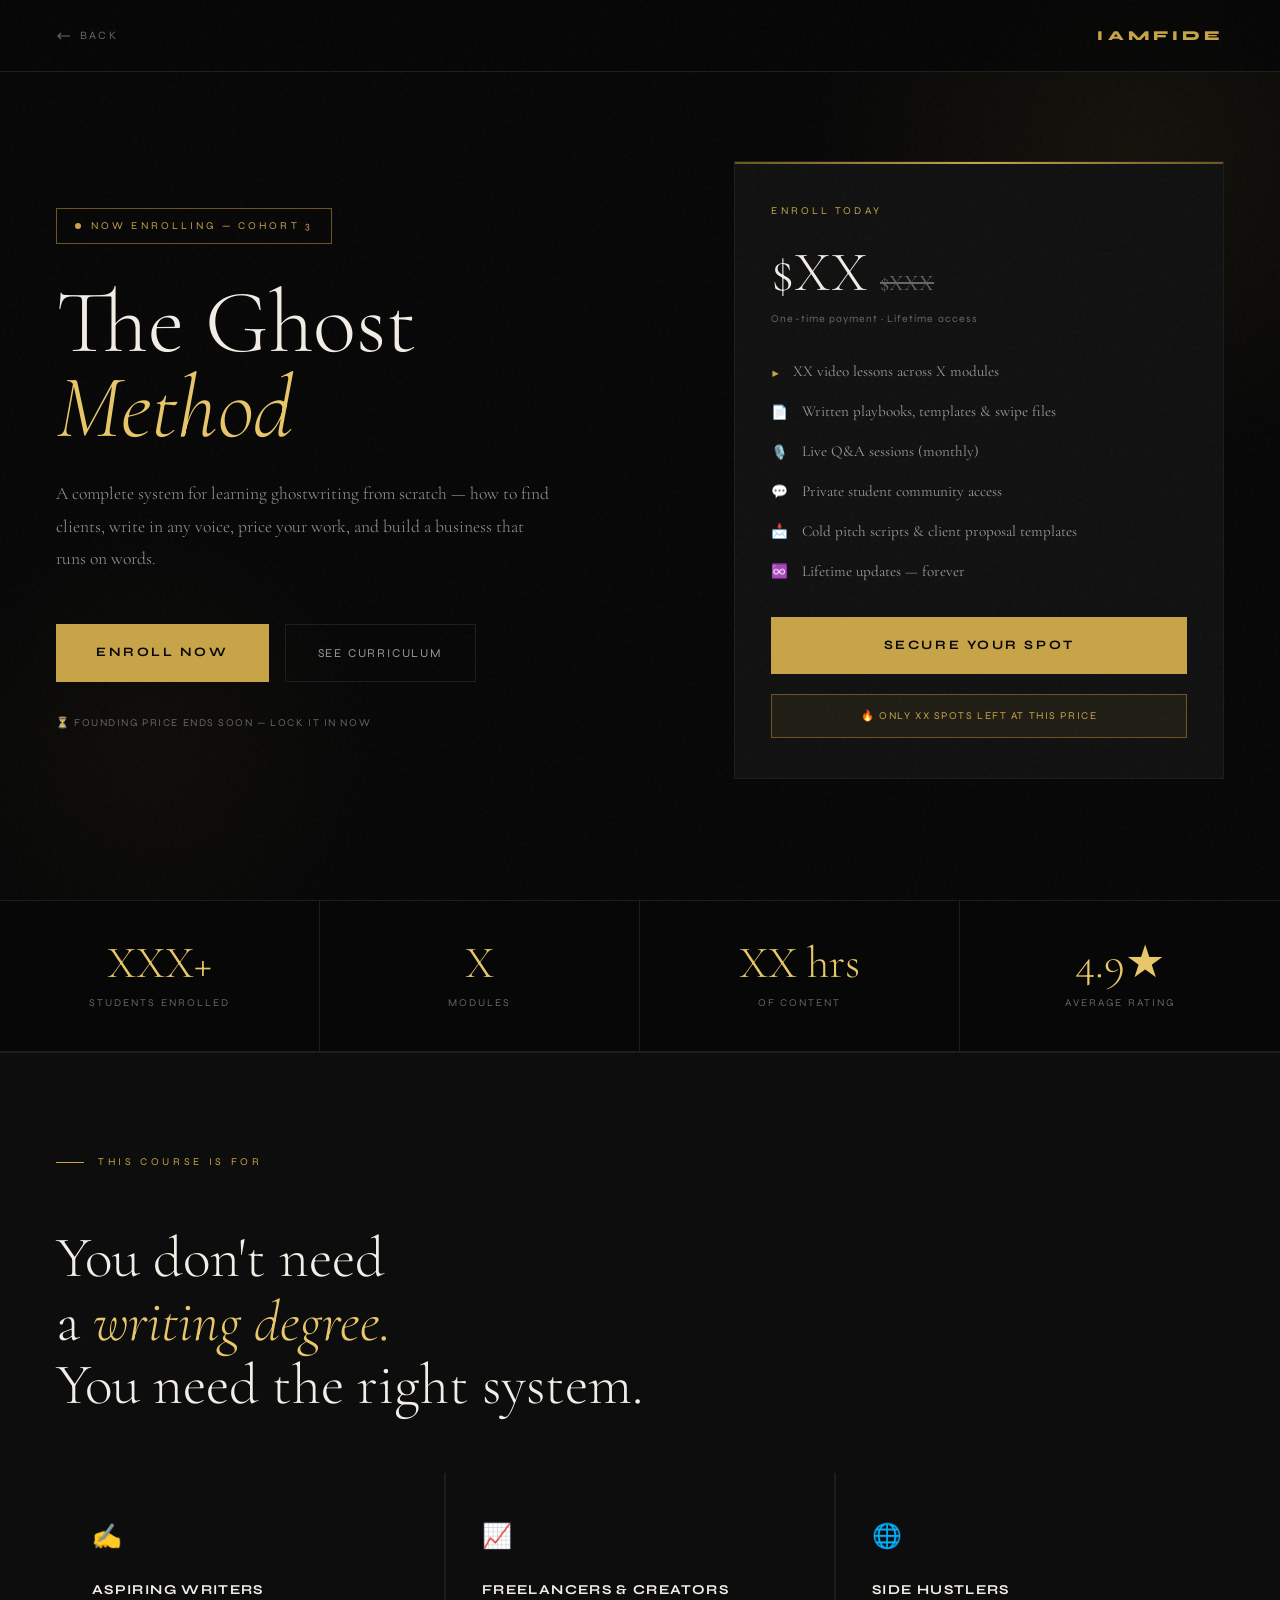
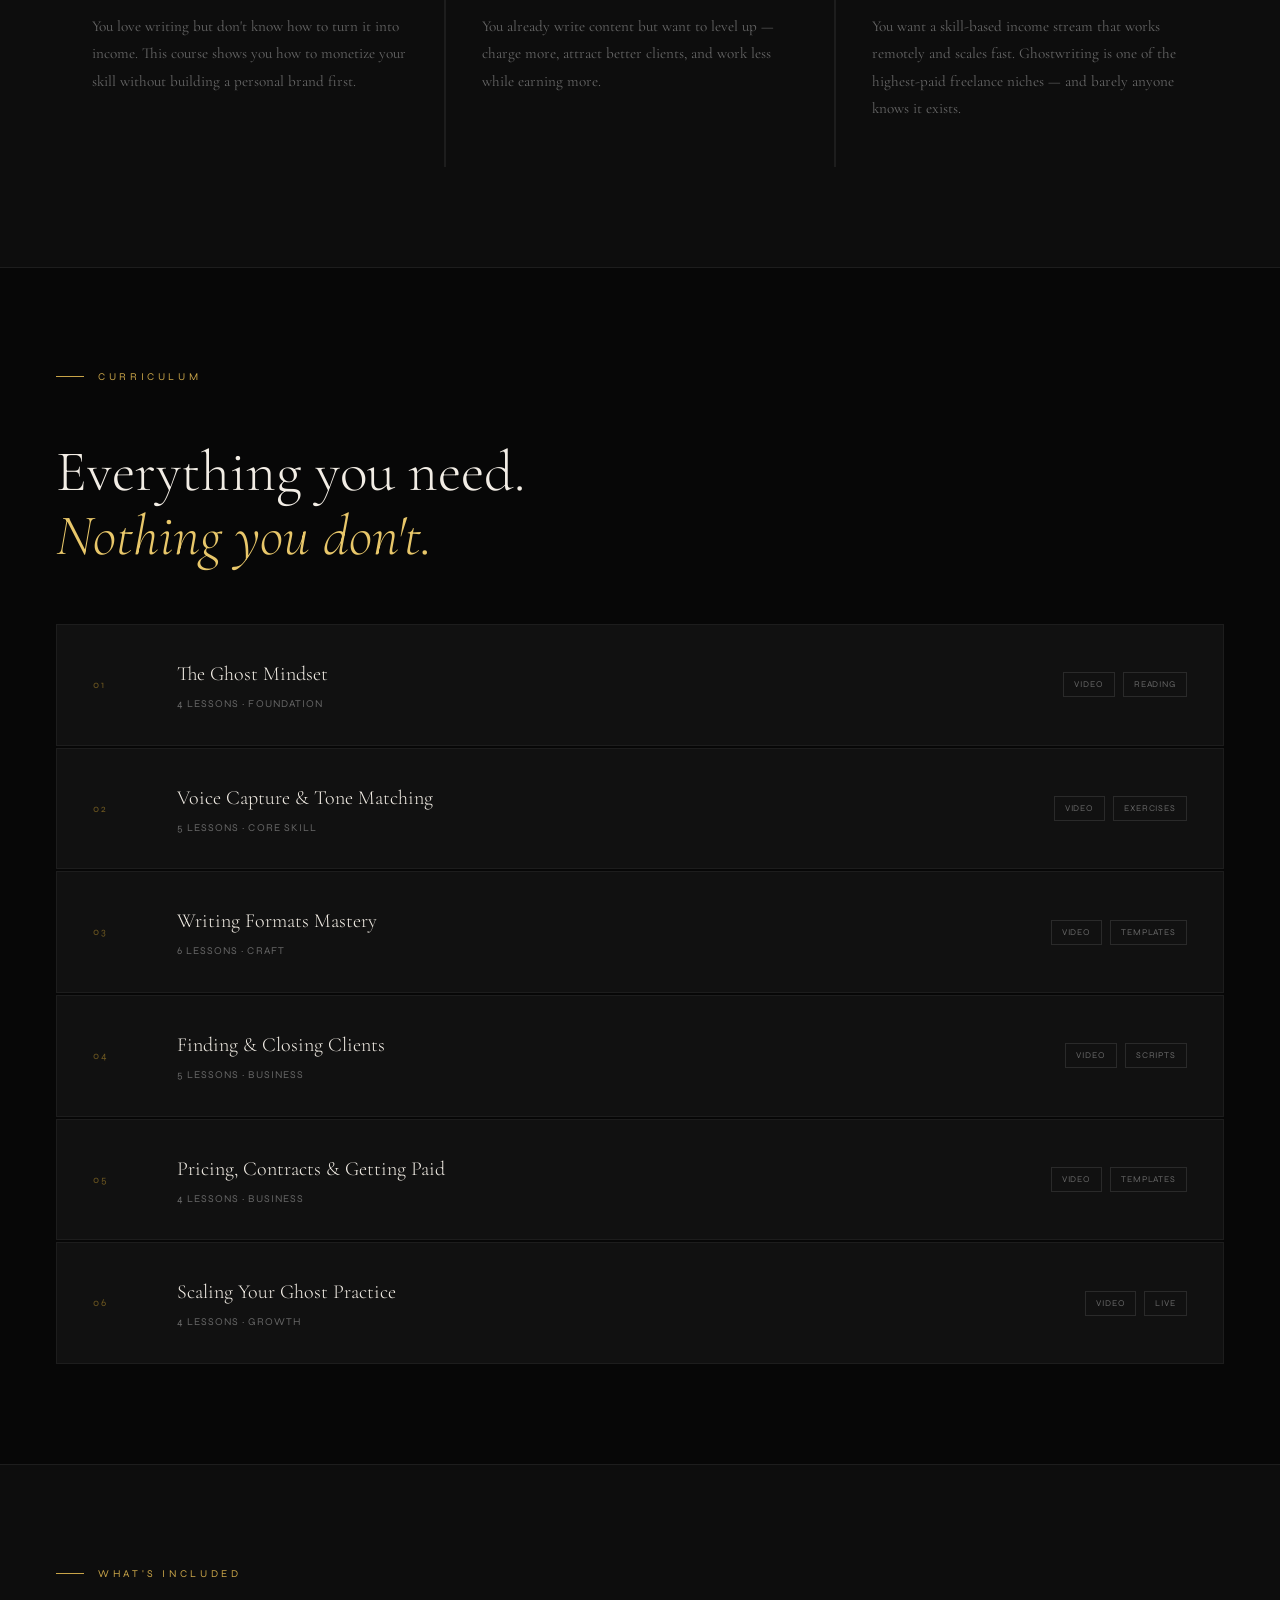
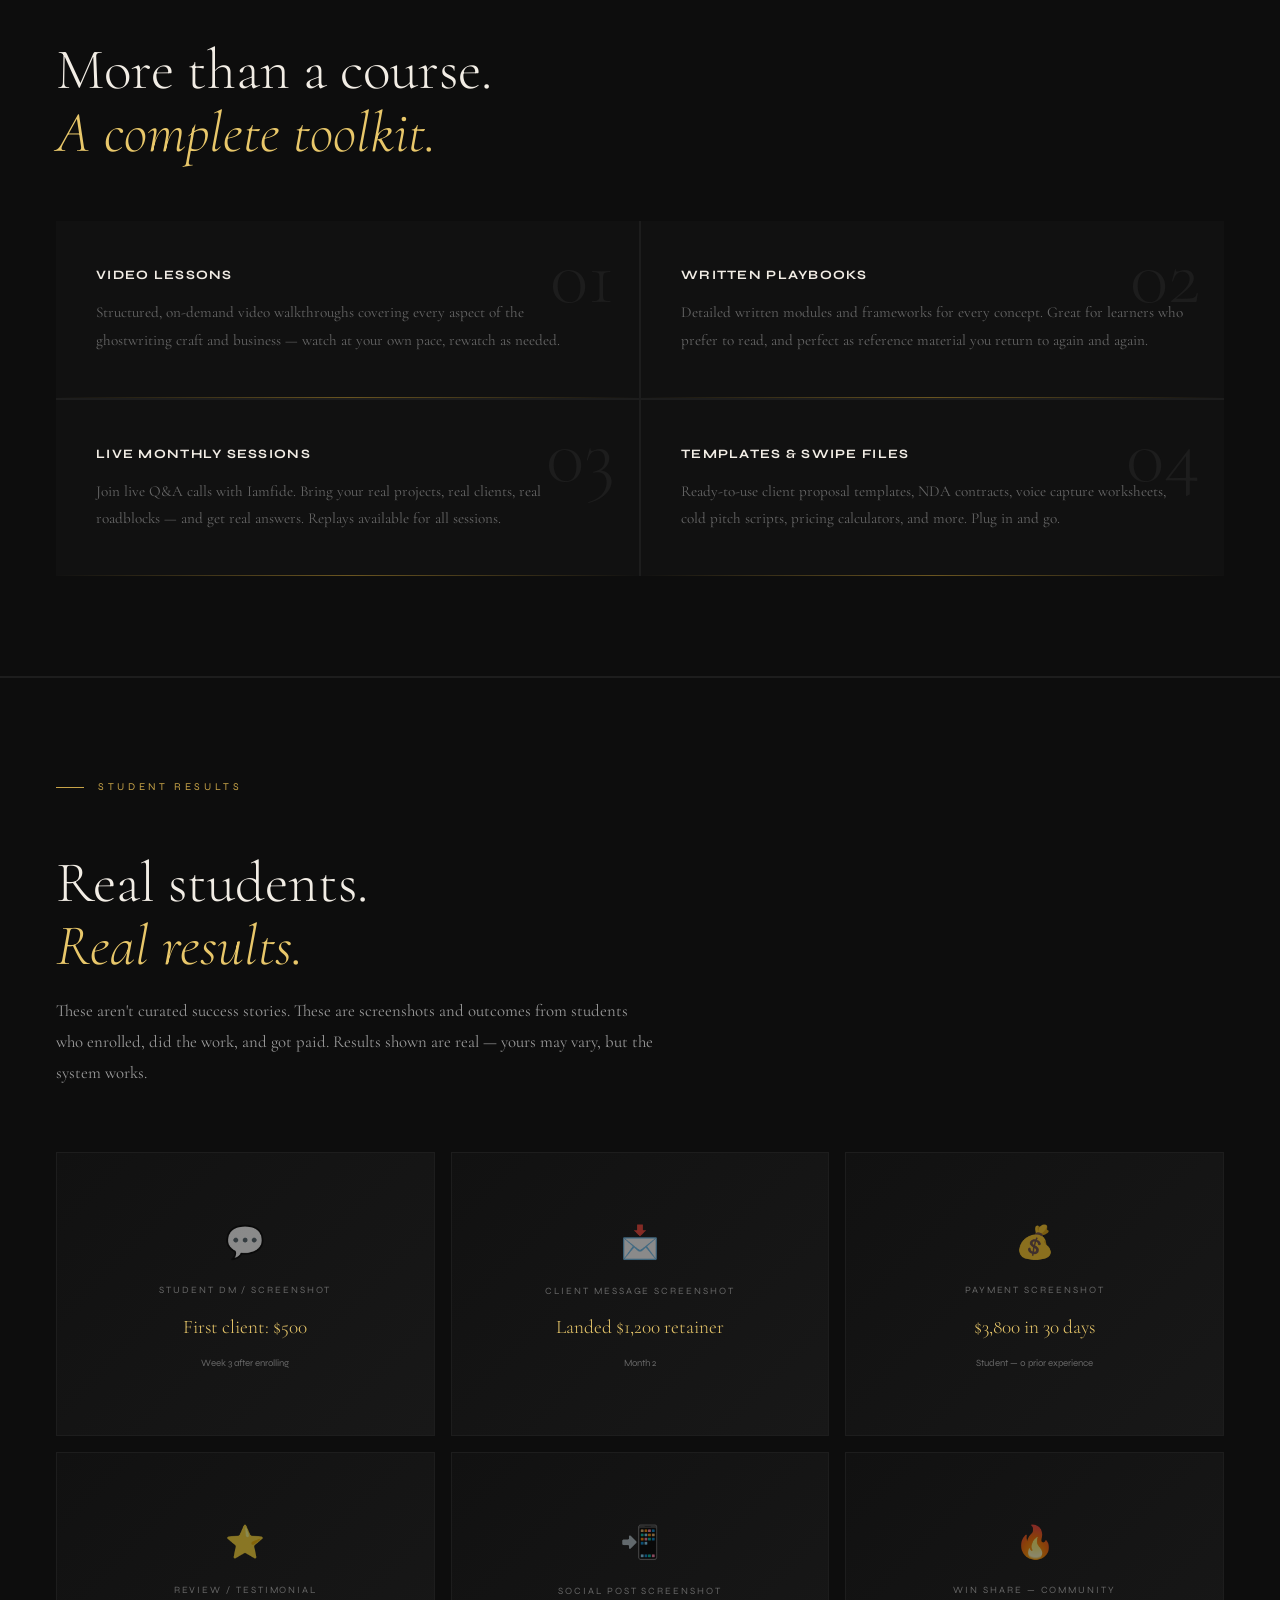
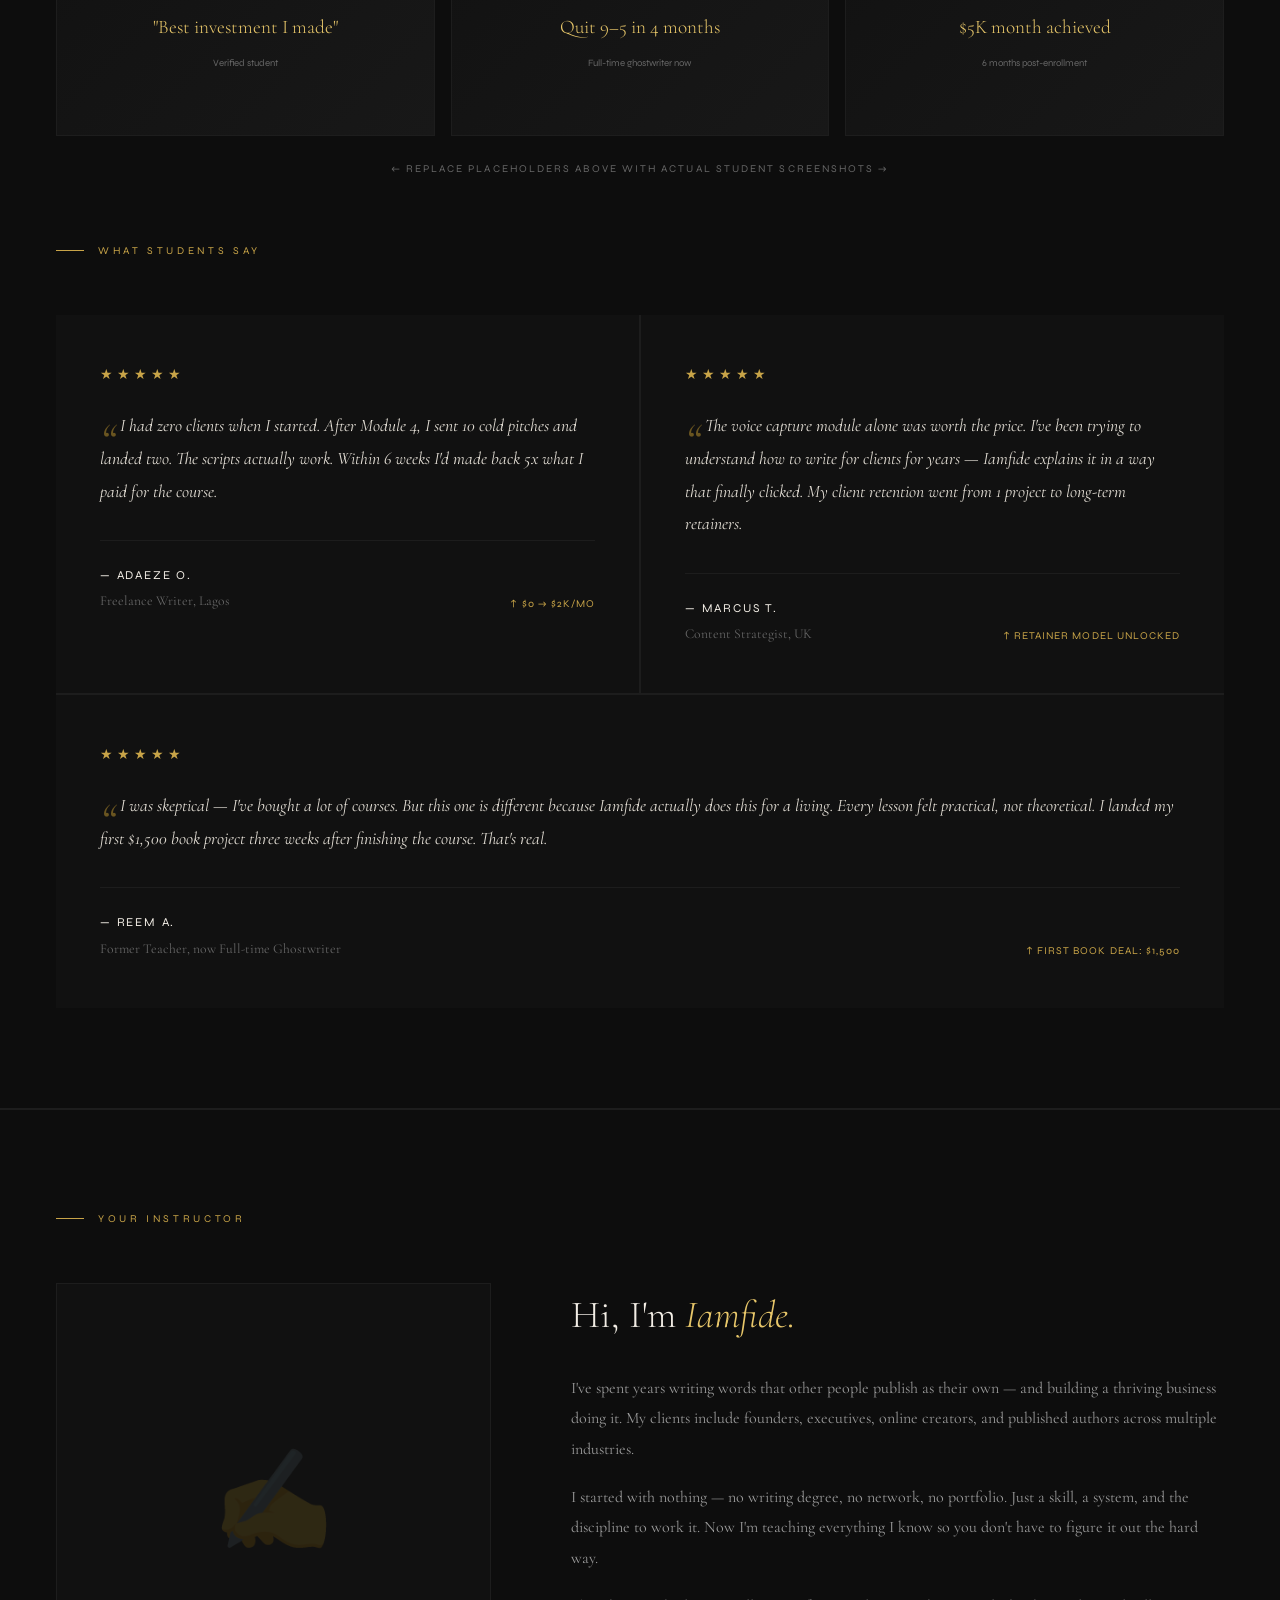
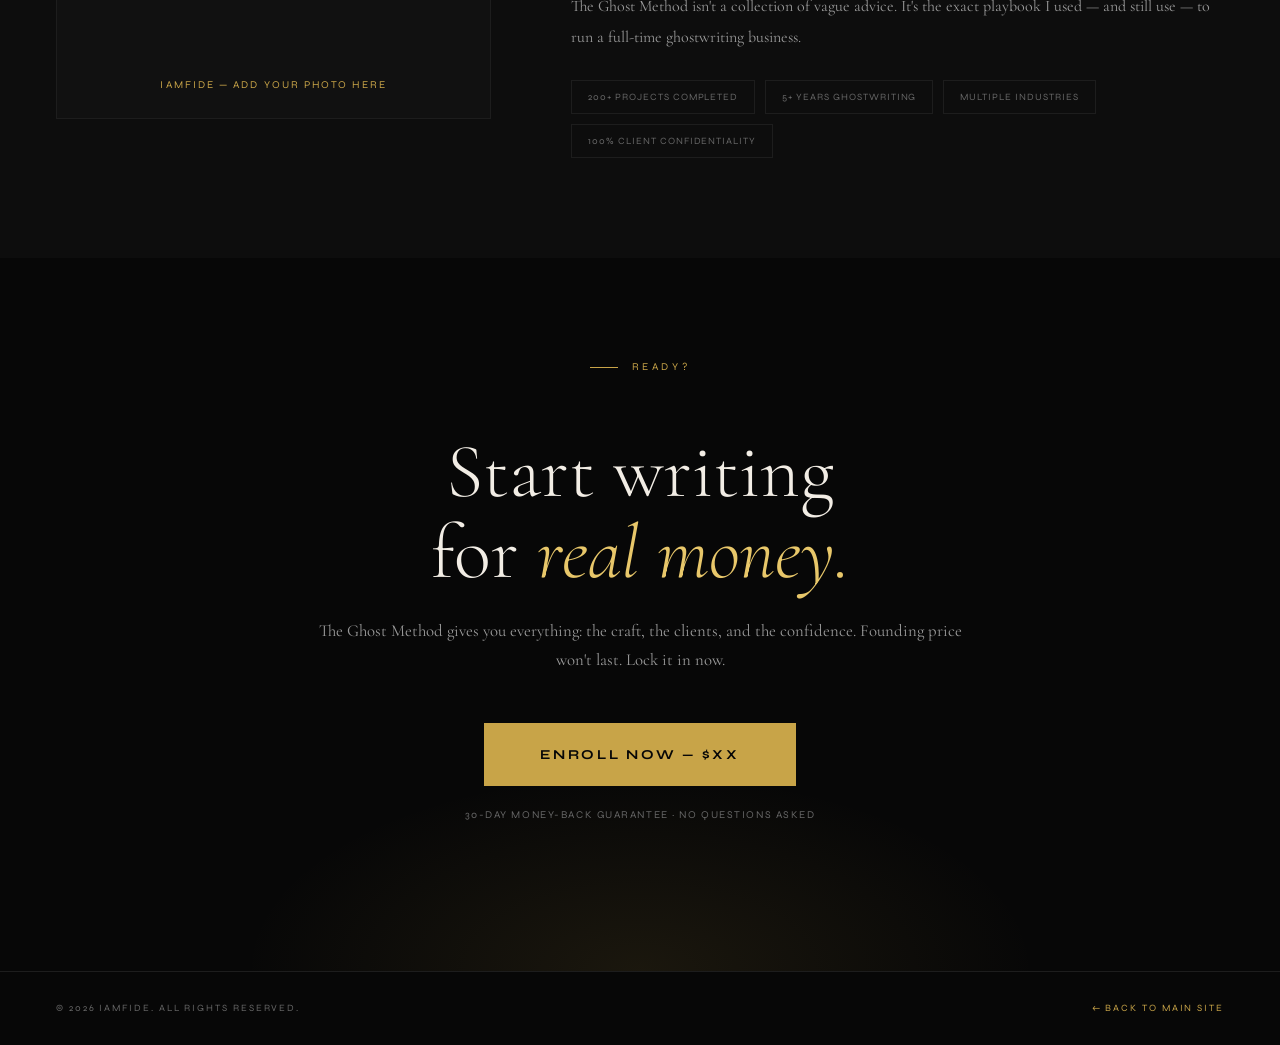
==== commit 5b97018f: "Update navigation links in iamfide-course.html" ====
--- a/iamfide-course.html
+++ b/iamfide-course.html
@@ -11,11 +11,11 @@
 
 <!-- Nav -->
 <nav>
-  <a href="iamfide-portfolio .html" class="nav-back">
+  <a href="index.html" class="nav-back">
     <svg width="14" height="8" viewBox="0 0 14 8" fill="none"><path d="M14 4H2M5 1L2 4l3 3" stroke="currentColor" stroke-width="1.2"/></svg>
-    Back to Portfolio
+    Back
   </a>
-  <a href="iamfide-portfolio .html" class="nav-logo">Iamfide</a>
+  <a href="index.html" class="nav-logo">Iamfide</a>
 </nav>
 
 <!-- Hero -->
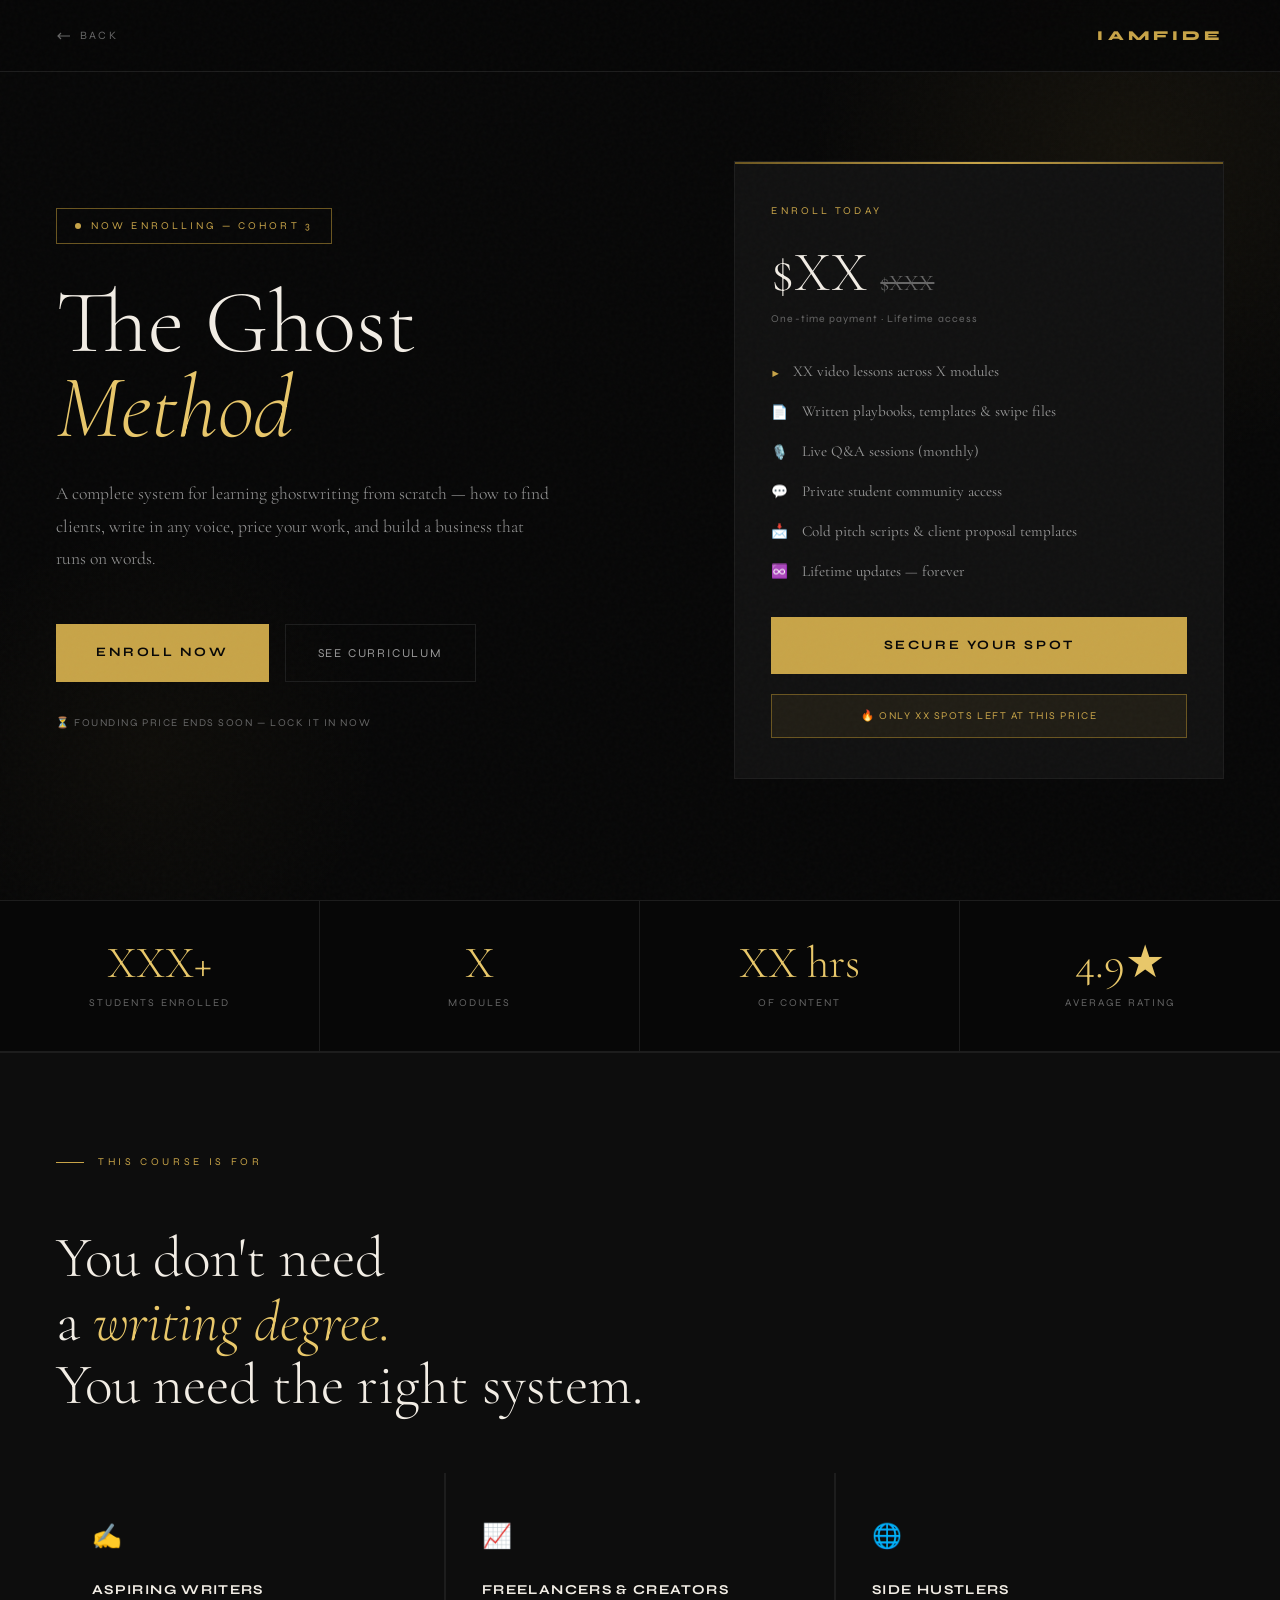
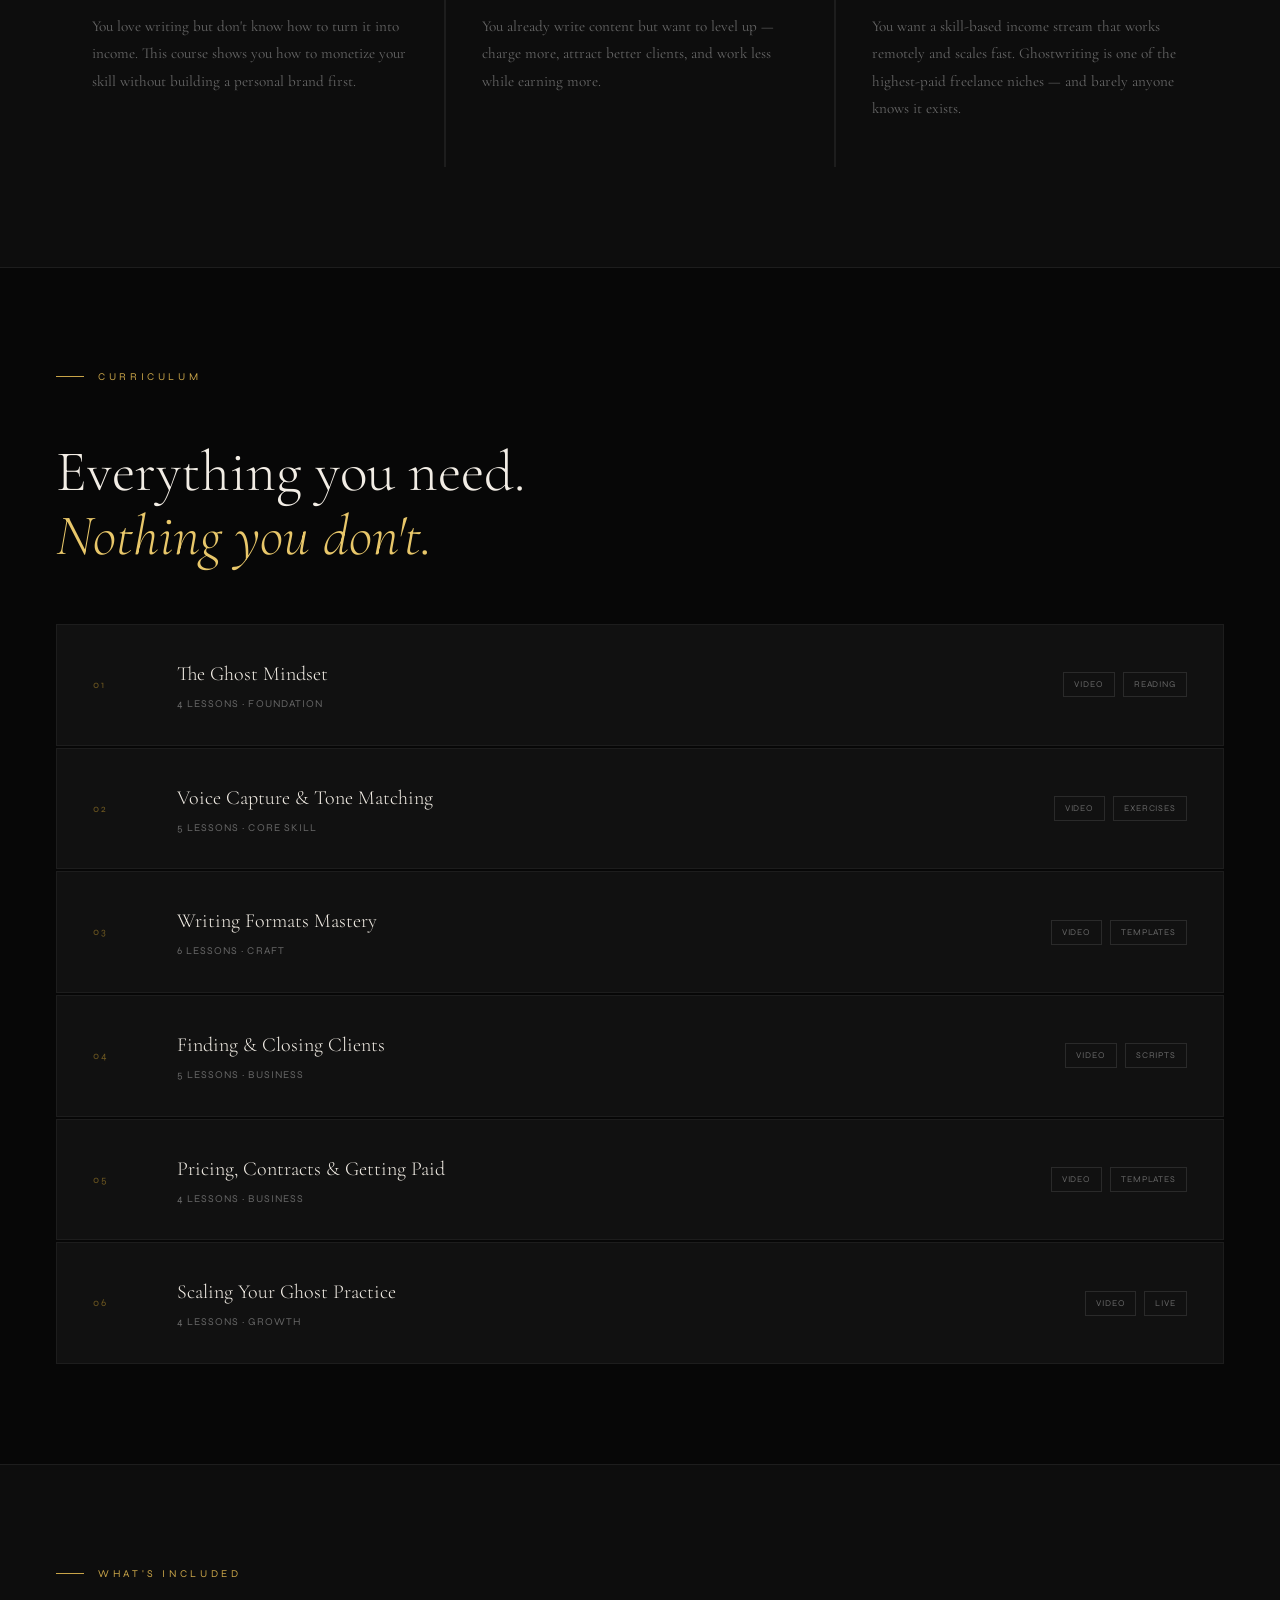
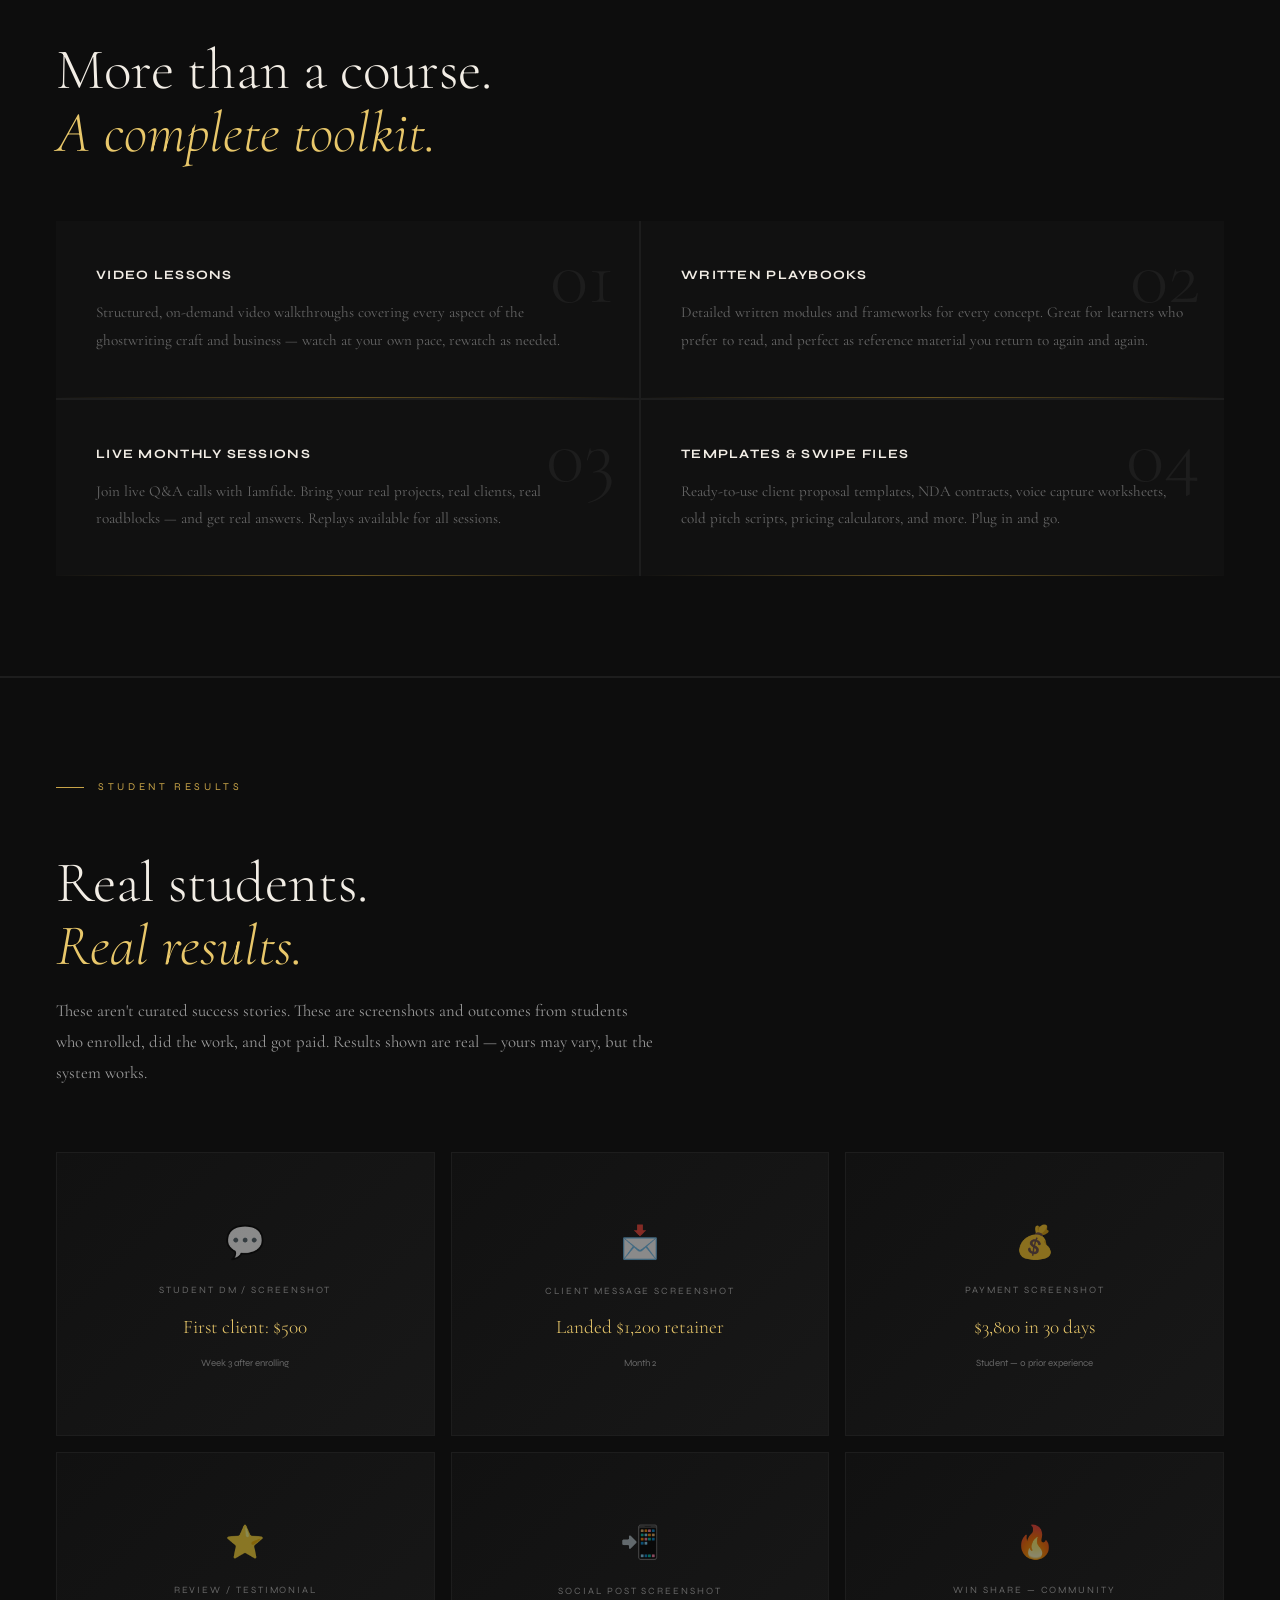
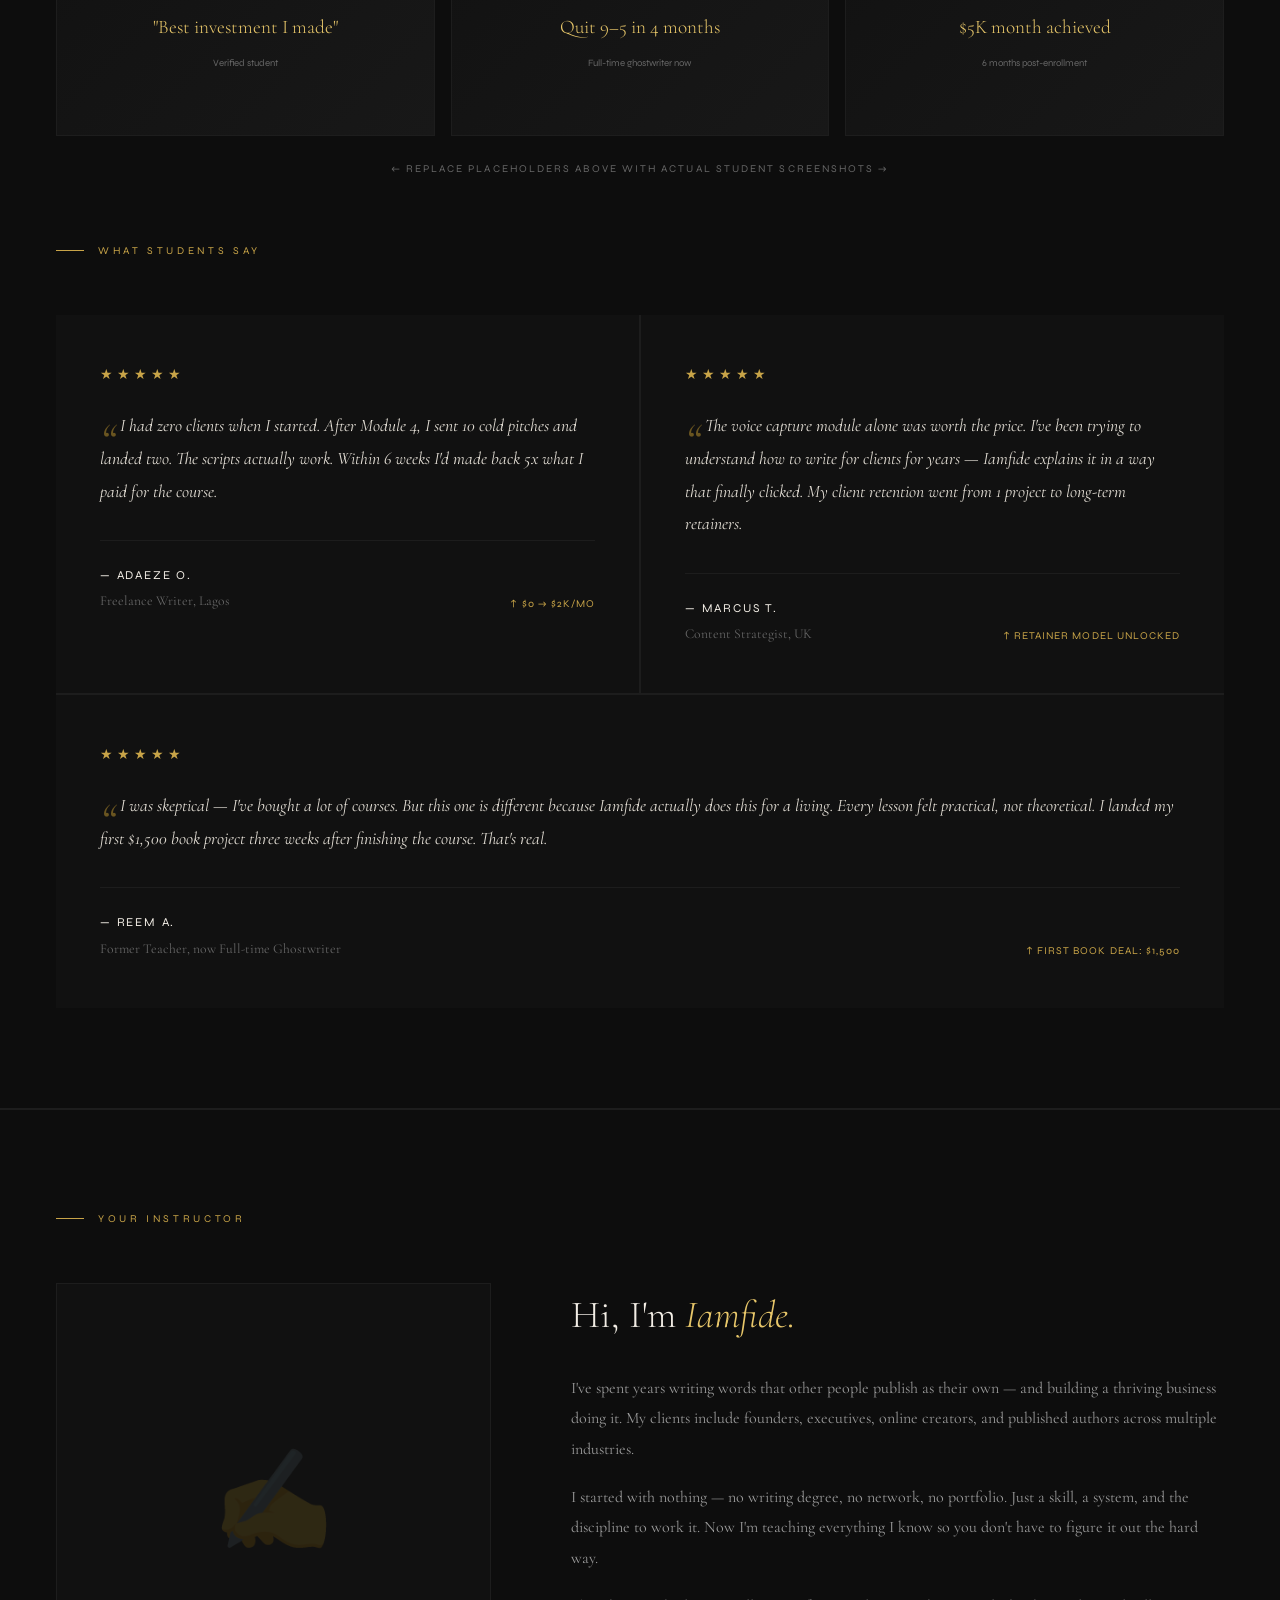
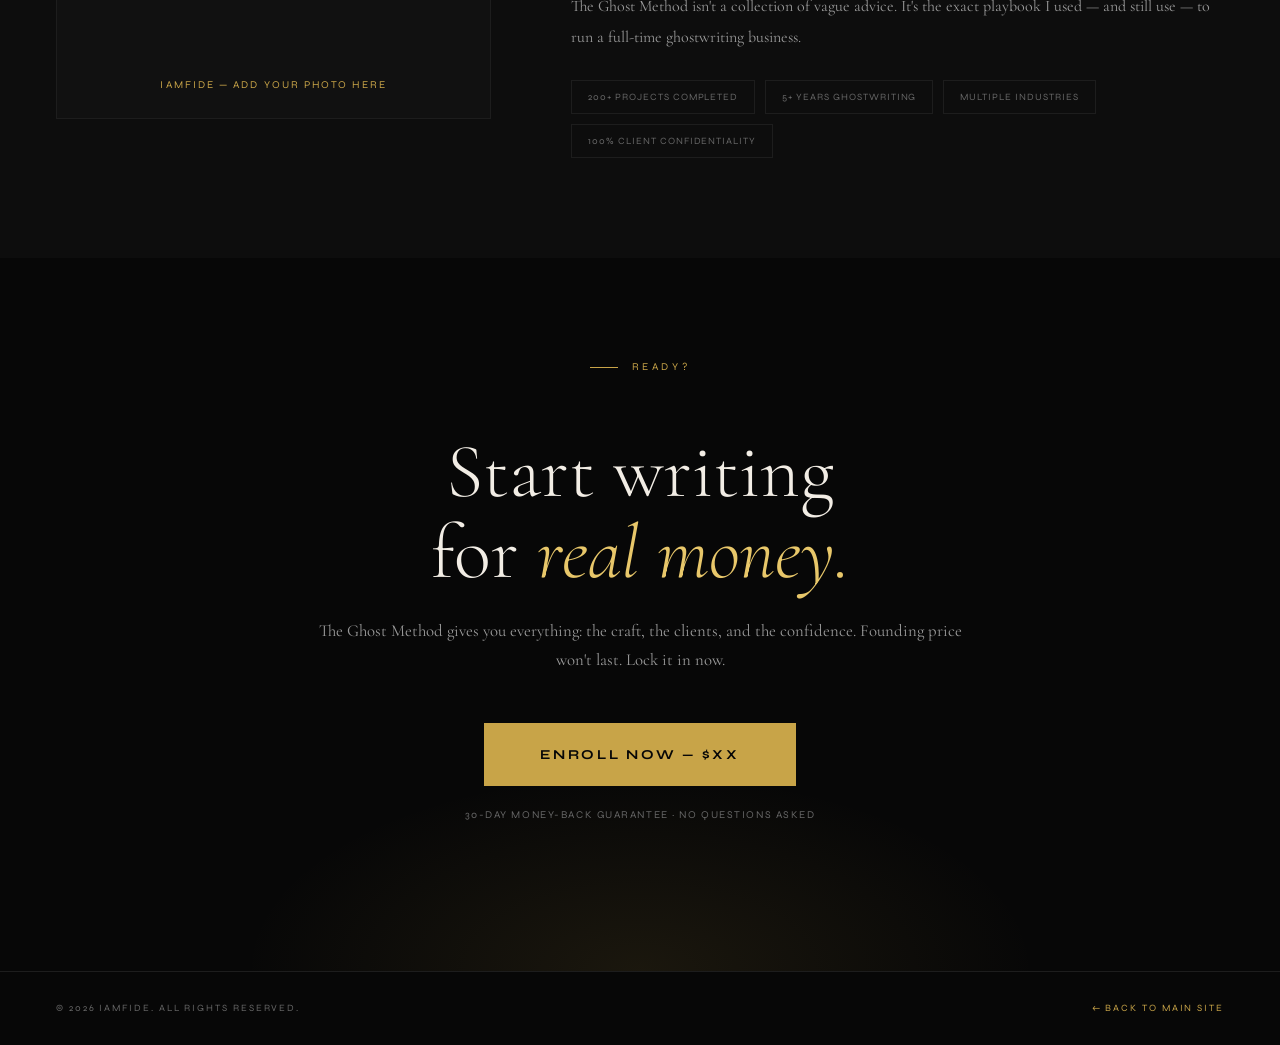
==== commit 9897855f: "Update footer link to point to index.html" ====
--- a/iamfide-course.html
+++ b/iamfide-course.html
@@ -405,7 +405,7 @@
 
 <footer>
   <p>&copy; 2026 Iamfide. All rights reserved.</p>
-  <p><a href="iamfide-portfolio (2).html">← Back to main site</a></p>
+  <p><a href="index.html">← Back to main site</a></p>
 </footer>
 
 <script src="js/course.js"></script>
--- a/css/course.css
+++ b/css/course.css
@@ -179,4 +179,4 @@
     .module { grid-template-columns: 50px 1fr; }
     .module-format { display: none; }
     footer { flex-direction: column; gap: 12px; text-align: center; }
-  }+  }
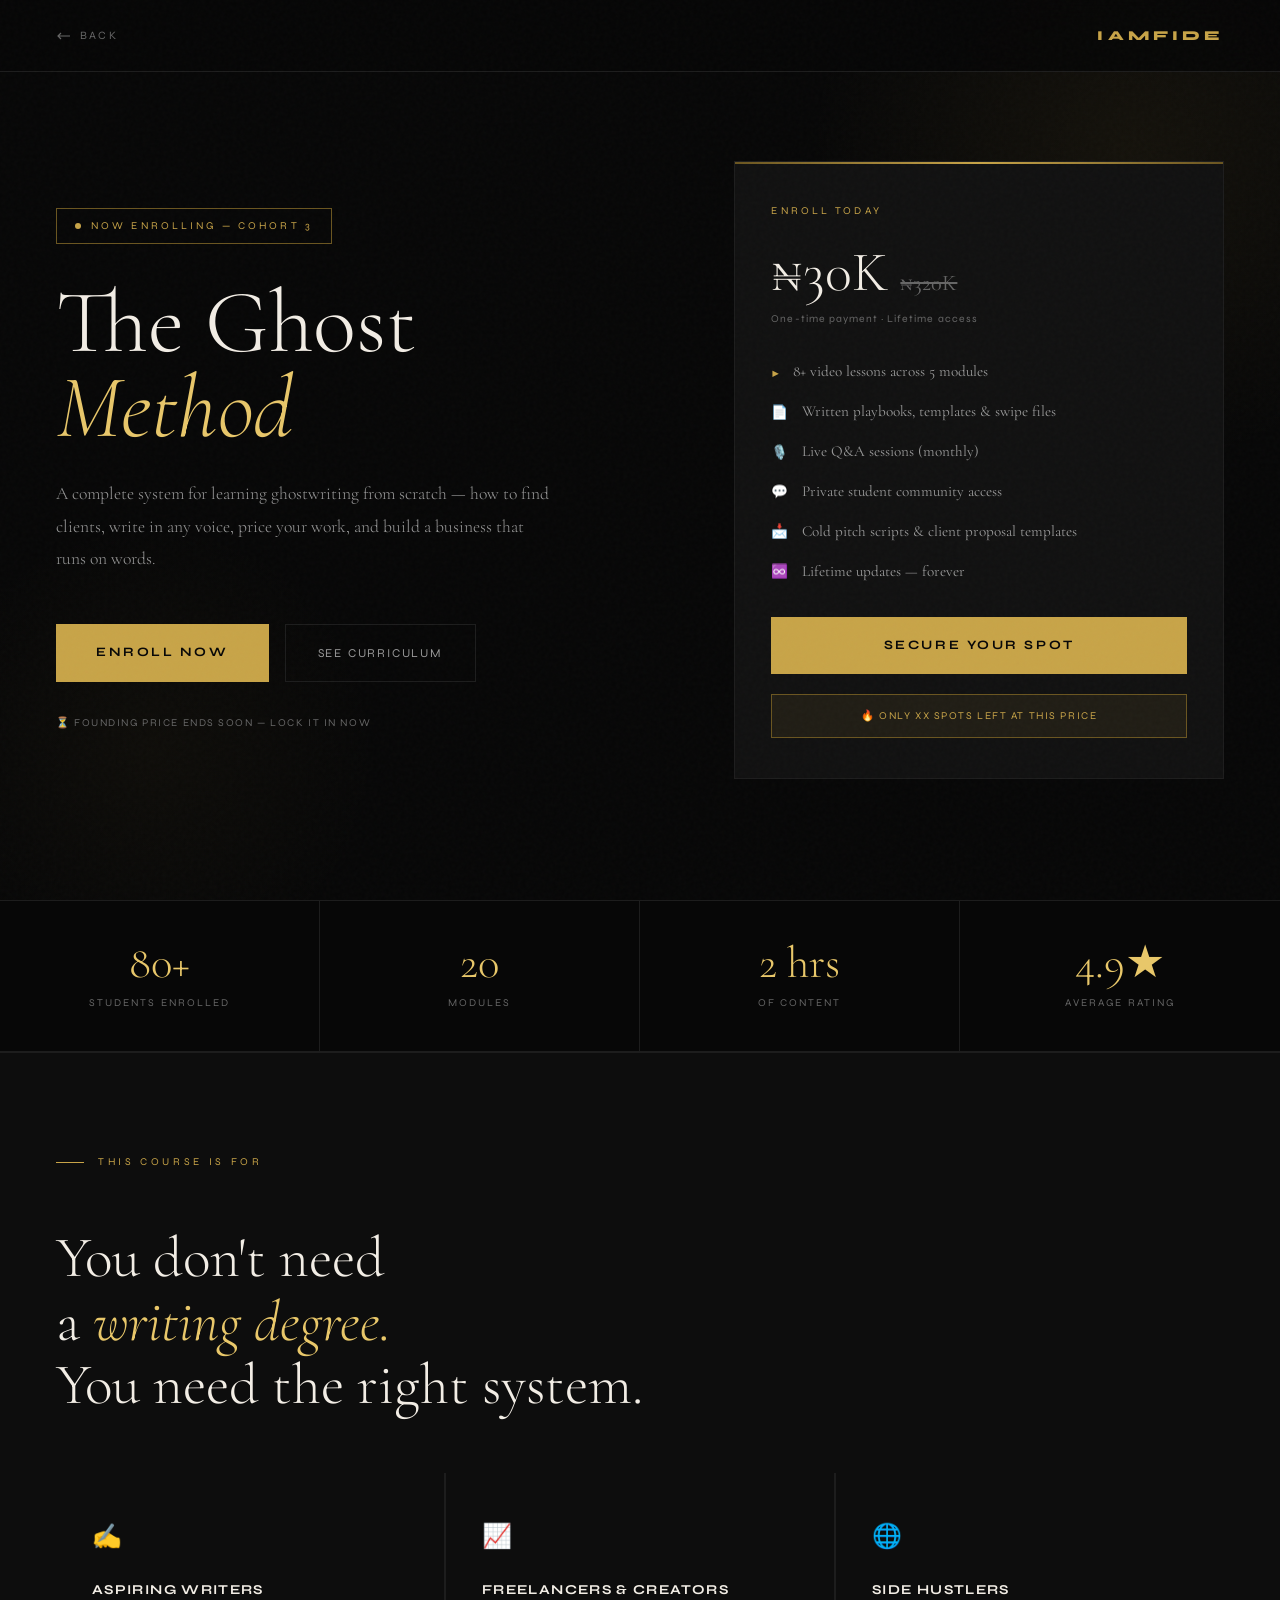
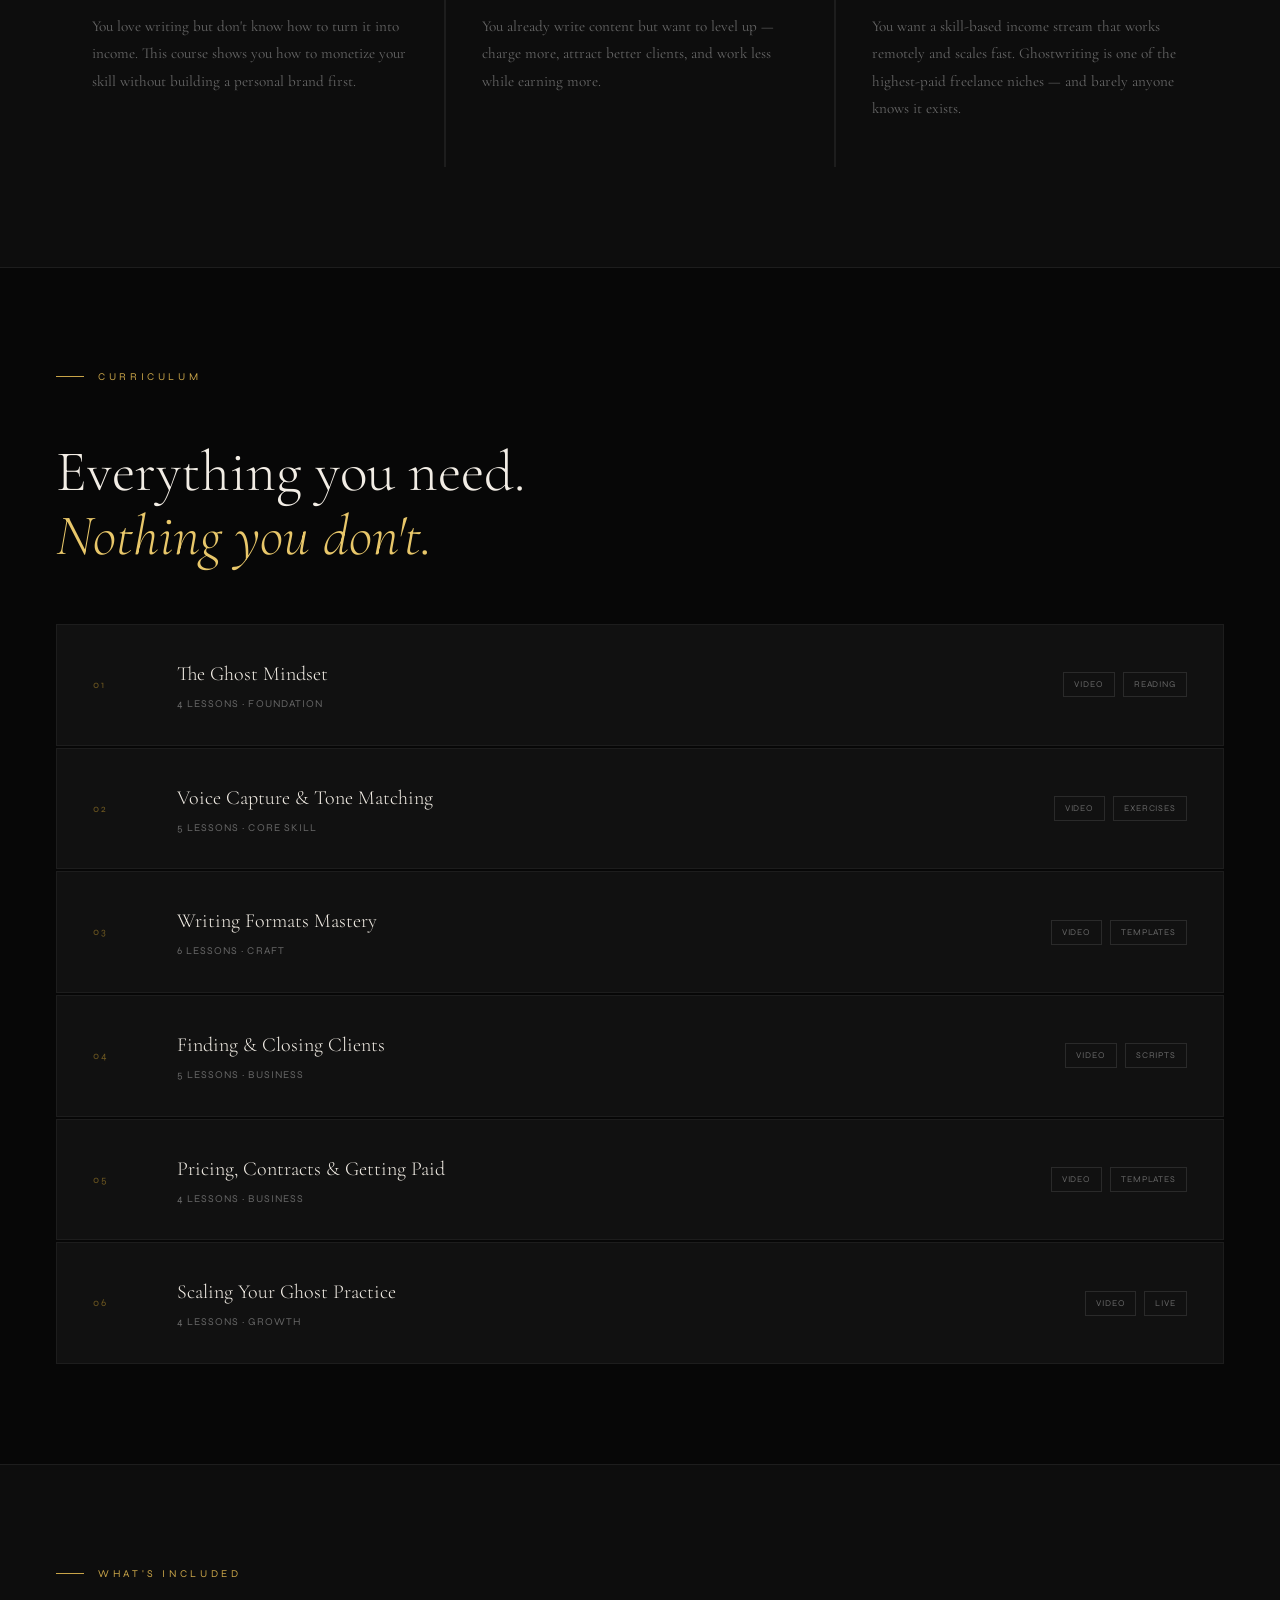
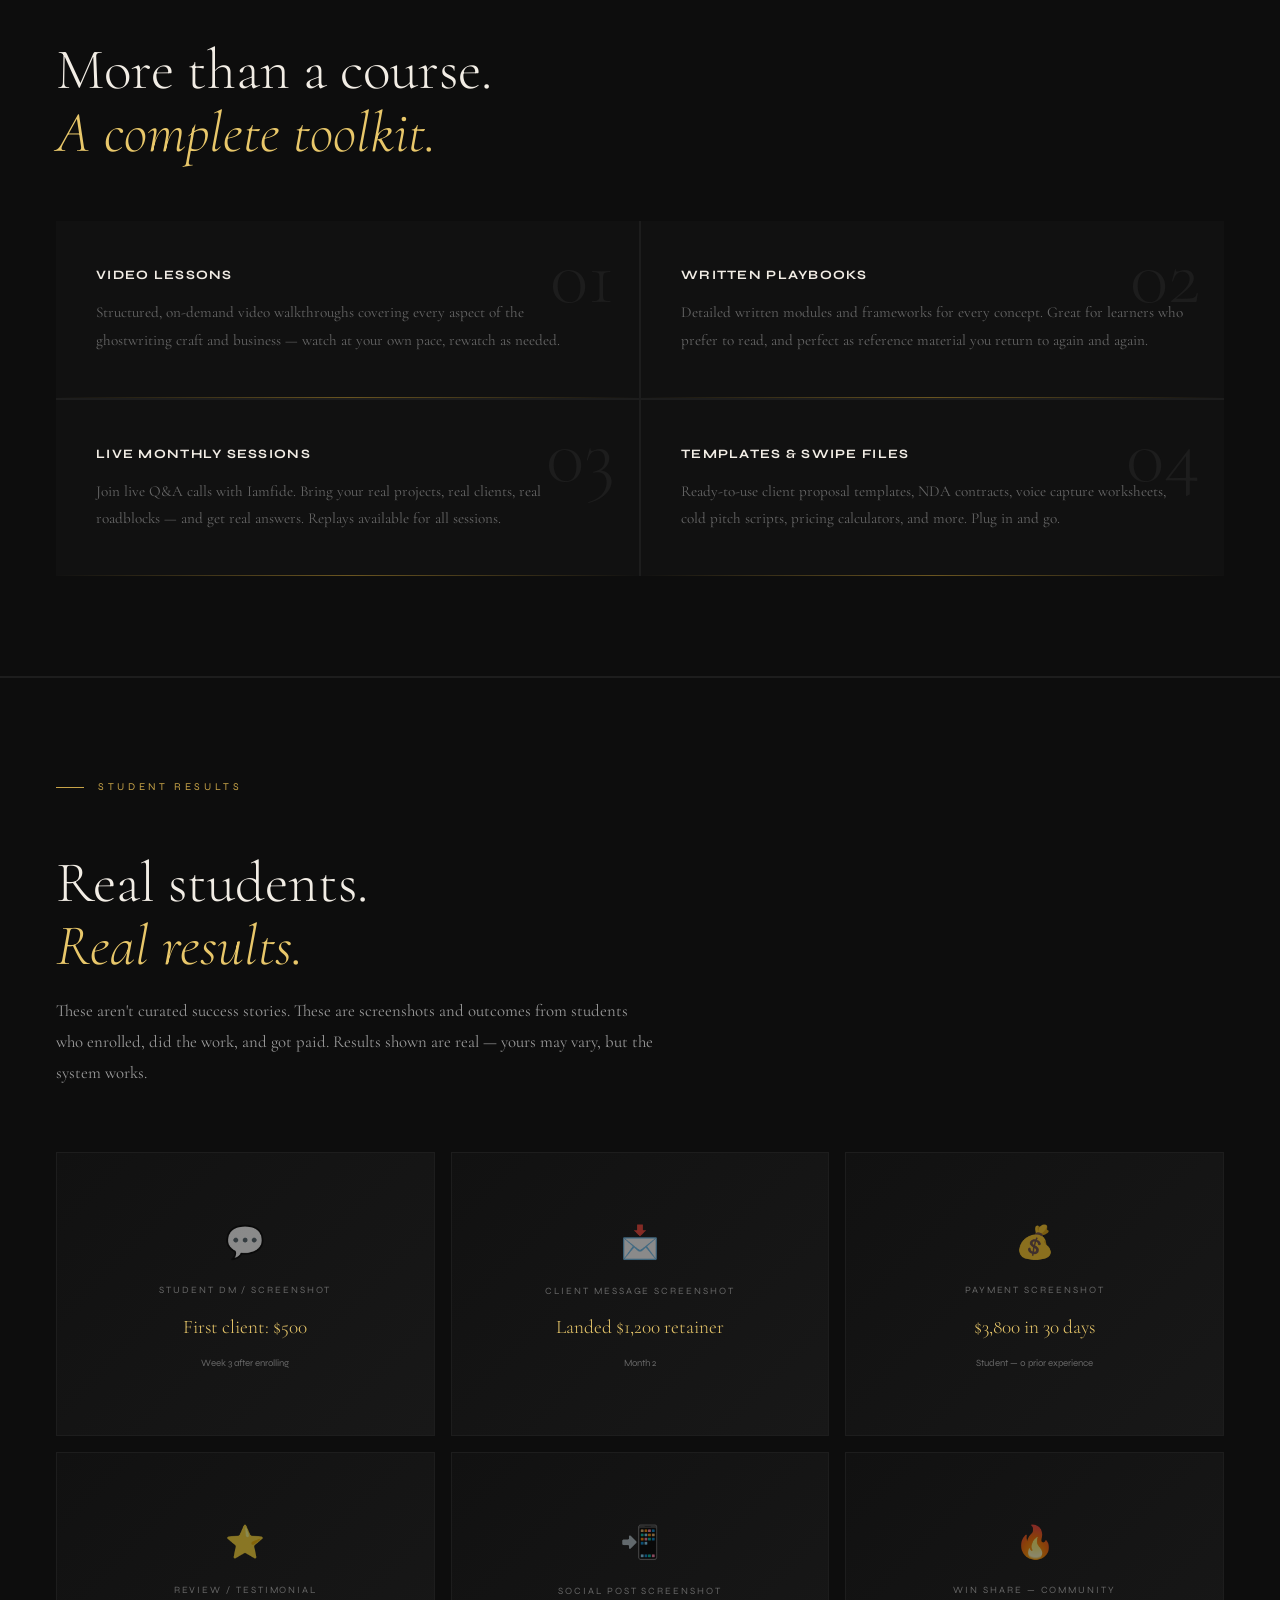
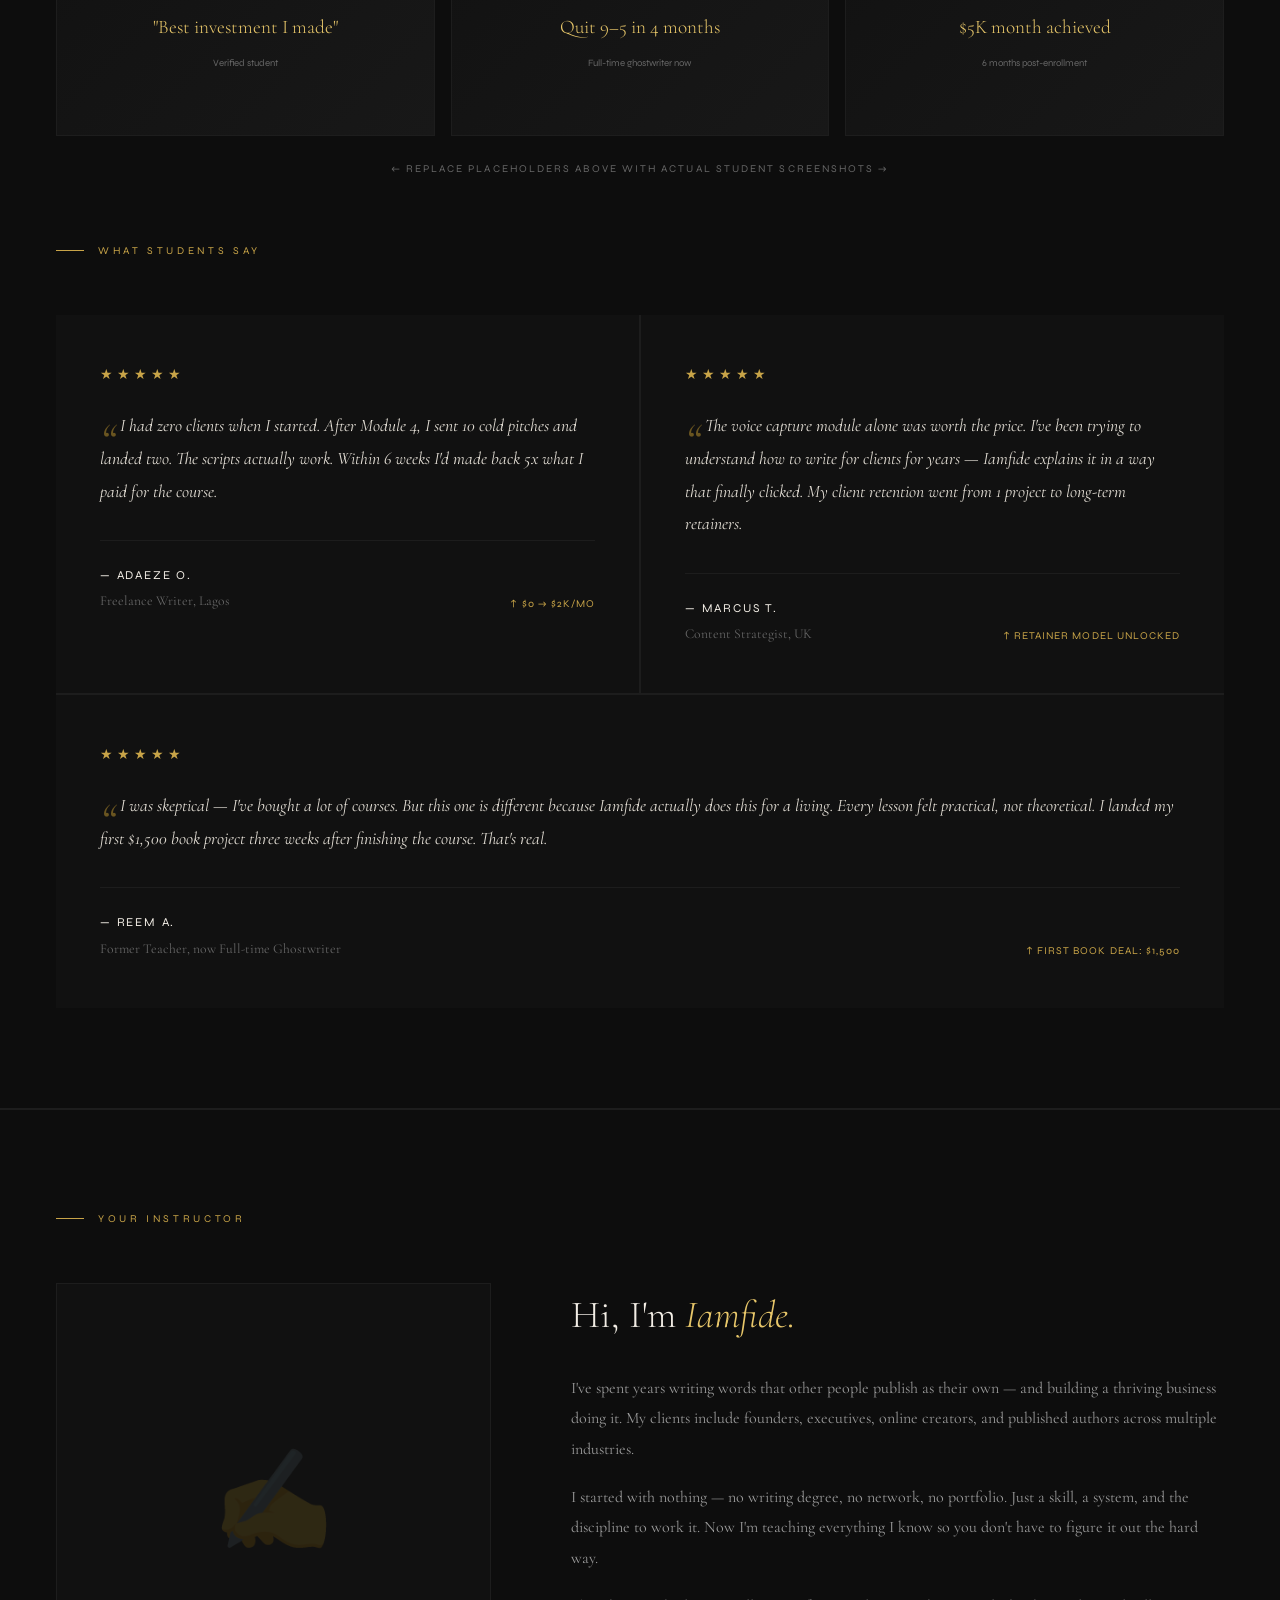
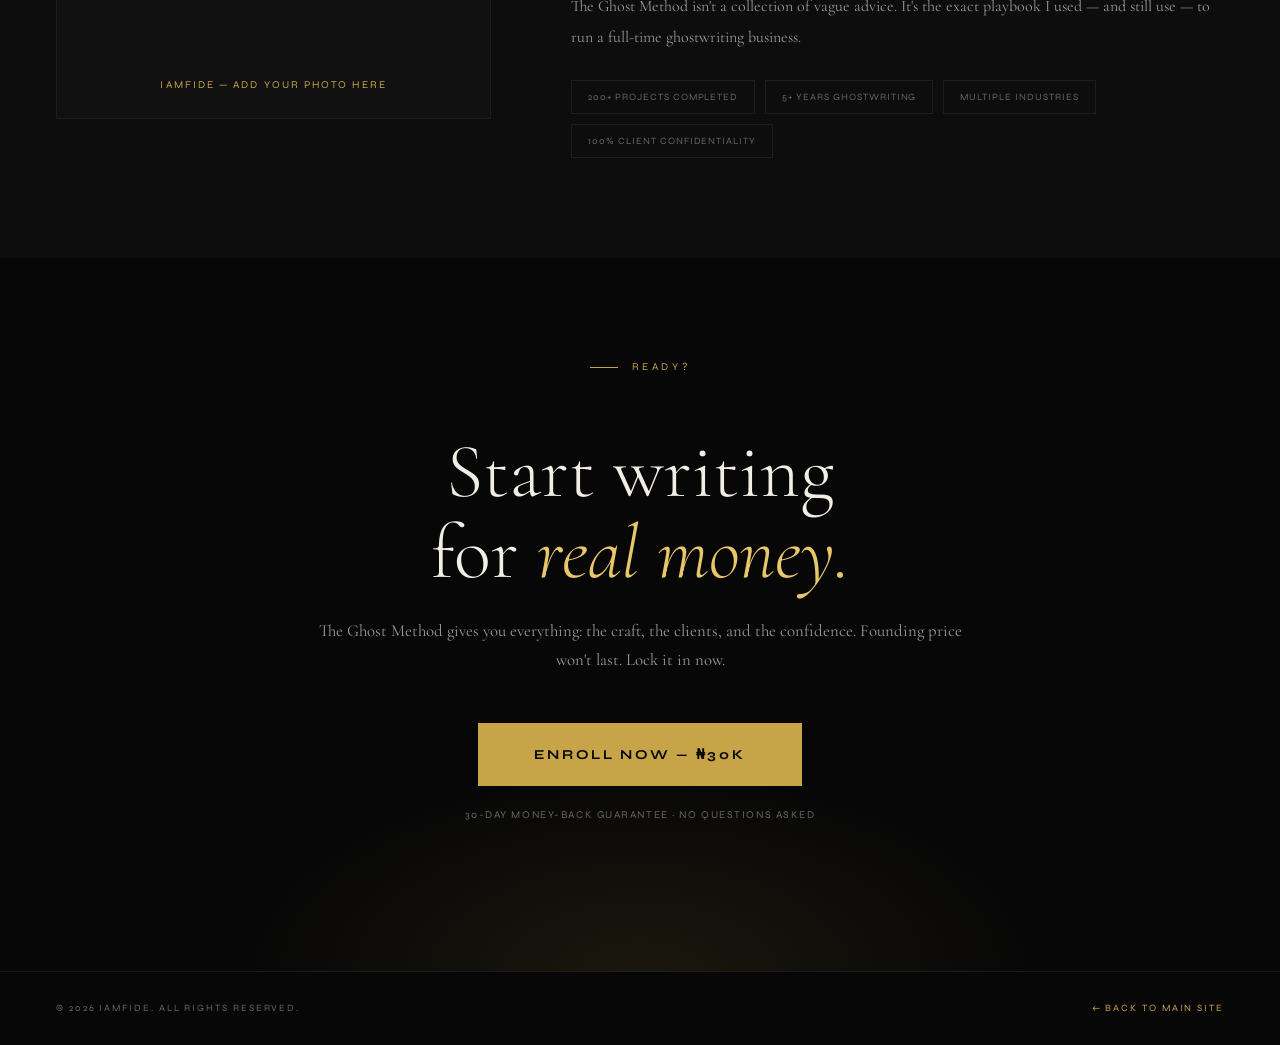
==== commit 7214163f: "Update course pricing and enrollment details" ====
--- a/iamfide-course.html
+++ b/iamfide-course.html
@@ -44,12 +44,12 @@
       <div class="course-card">
         <div class="course-card-label">Enroll Today</div>
         <div class="price-display">
-          <span class="price-amount">$XX</span>
-          <span class="price-strike">$XXX</span>
+          <span class="price-amount">₦30K</span>
+          <span class="price-strike">₦320K</span>
         </div>
         <p class="price-note">One-time payment · Lifetime access</p>
         <div class="course-includes">
-          <div class="include-item"><span class="include-icon">▶</span> XX video lessons across X modules</div>
+          <div class="include-item"><span class="include-icon">▶</span> 8+ video lessons across 5 modules</div>
           <div class="include-item"><span class="include-icon">📄</span> Written playbooks, templates & swipe files</div>
           <div class="include-item"><span class="include-icon">🎙️</span> Live Q&A sessions (monthly)</div>
           <div class="include-item"><span class="include-icon">💬</span> Private student community access</div>
@@ -66,15 +66,15 @@
 <!-- Stats bar -->
 <div class="stats-bar">
   <div class="stat-block reveal">
-    <div class="stat-n">XXX+</div>
+    <div class="stat-n">80+</div>
     <div class="stat-l">Students Enrolled</div>
   </div>
   <div class="stat-block reveal reveal-d1">
-    <div class="stat-n">X</div>
+    <div class="stat-n">20</div>
     <div class="stat-l">Modules</div>
   </div>
   <div class="stat-block reveal reveal-d2">
-    <div class="stat-n">XX hrs</div>
+    <div class="stat-n">2 hrs</div>
     <div class="stat-l">Of Content</div>
   </div>
   <div class="stat-block reveal reveal-d3">
@@ -398,7 +398,7 @@
     <div class="section-tag" style="justify-content:center;">Ready?</div>
     <h2>Start writing<br>for <em>real money.</em></h2>
     <p>The Ghost Method gives you everything: the craft, the clients, and the confidence. Founding price won't last. Lock it in now.</p>
-    <a href="#" class="btn-enroll">Enroll Now — $XX</a>
+    <a href="#" class="btn-enroll">Enroll Now — ₦30K</a>
     <p style="margin-top:20px; font-family:'Syne',sans-serif; font-size:0.65rem; letter-spacing:0.15em; text-transform:uppercase; color:var(--smoke);">30-day money-back guarantee · No questions asked</p>
   </div>
 </section>
